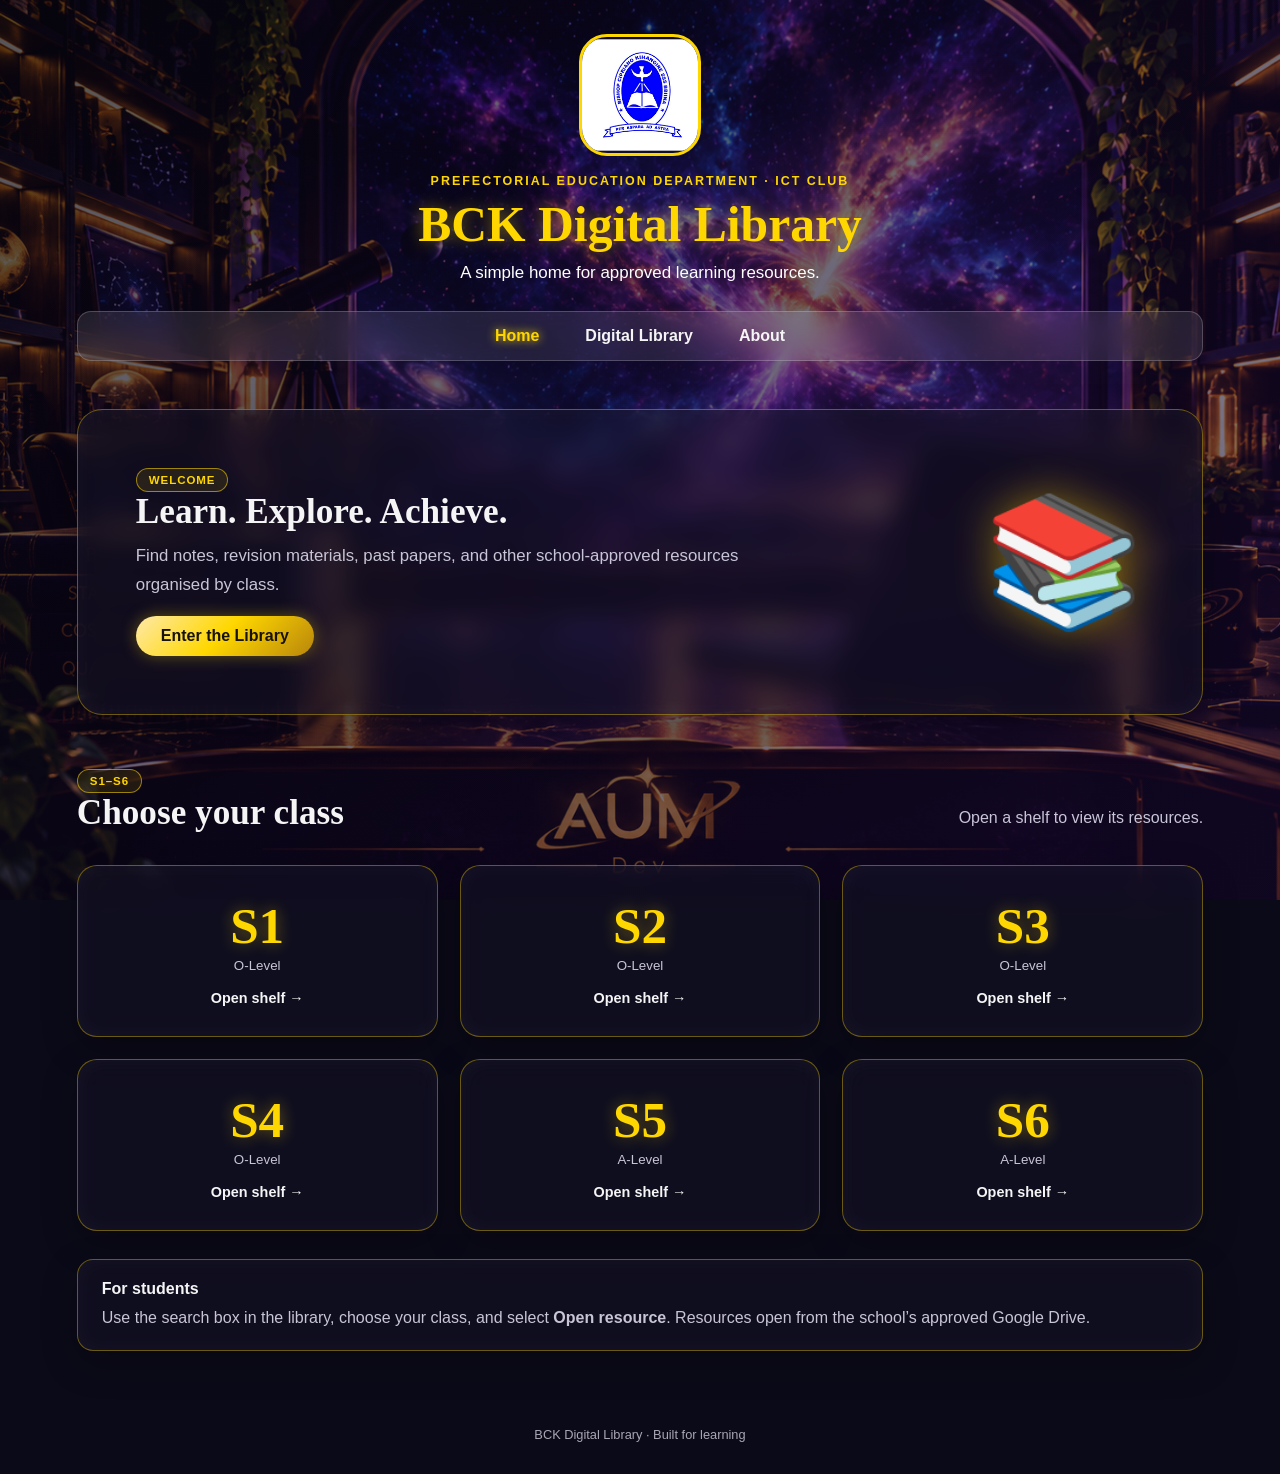
==== index.html @ 895d28ef "Add files via upload" ====
<!doctype html>
<html lang="en">
<head>
  <meta charset="utf-8">
  <meta name="viewport" content="width=device-width, initial-scale=1">
  <meta name="description" content="BCK Digital Library – approved learning resources for students.">
  <title>BCK Digital Library</title>
  <link rel="stylesheet" href="styles.css">
</head>
<body>
  <header class="site-header">
    <div class="hero container">
      <div class="badge-box"><img src="images/badge.png" alt="BCK school badge"></div>
      <p class="eyebrow">Prefectorial Education Department · ICT Club</p>
      <h1>BCK Digital Library</h1>
      <p class="tagline">A simple home for approved learning resources.</p>
    </div>
    <nav class="navbar container" aria-label="Main navigation">
      <a class="active" href="index.html">Home</a>
      <a href="books.html">Digital Library</a>
      <a href="about.html">About</a>
    </nav>
  </header>

  <main class="container">
    <section class="welcome-panel glass">
      <div>
        <span class="chip">WELCOME</span>
        <h2>Learn. Explore. Achieve.</h2>
        <p>Find notes, revision materials, past papers, and other school-approved resources organised by class.</p>
        <a class="btn-gold" href="books.html">Enter the Library</a>
      </div>
      <div class="welcome-mark" aria-hidden="true">📚</div>
    </section>

    <section class="section-heading">
      <div>
        <span class="chip">S1–S6</span>
        <h2>Choose your class</h2>
      </div>
      <p>Open a shelf to view its resources.</p>
    </section>

    <section class="class-grid" aria-label="Class libraries">
      <a class="class-card glass" href="books.html#S1"><span>S1</span><small>O-Level</small><b>Open shelf →</b></a>
      <a class="class-card glass" href="books.html#S2"><span>S2</span><small>O-Level</small><b>Open shelf →</b></a>
      <a class="class-card glass" href="books.html#S3"><span>S3</span><small>O-Level</small><b>Open shelf →</b></a>
      <a class="class-card glass" href="books.html#S4"><span>S4</span><small>O-Level</small><b>Open shelf →</b></a>
      <a class="class-card glass" href="books.html#S5"><span>S5</span><small>A-Level</small><b>Open shelf →</b></a>
      <a class="class-card glass" href="books.html#S6"><span>S6</span><small>A-Level</small><b>Open shelf →</b></a>
    </section>

    <section class="notice glass">
      <strong>For students</strong>
      <p>Use the search box in the library, choose your class, and select <b>Open resource</b>. Resources open from the school’s approved Google Drive.</p>
    </section>
  </main>

  <footer class="site-footer container">BCK Digital Library · Built for learning</footer>
</body>
</html>
---- styles.css ----
:root {
  --gold: #ffd700;
  --gold-dark: #b8860b;
  --ink: #f5f5f5;
  --muted: #c8c5d7;
  --purple: #6b35bd;
  --night: #0b0a18;
}

* { box-sizing: border-box; }
html { scroll-behavior: smooth; }
body {
  min-height: 100vh;
  margin: 0;
  color: var(--ink);
  font-family: "Segoe UI", Tahoma, Geneva, Verdana, sans-serif;
  background: var(--night) url("images/bg.jpg") center / cover fixed no-repeat;
  overflow-x: hidden;
}
body::before {
  content: "";
  position: fixed;
  inset: 0;
  z-index: -1;
  background: linear-gradient(135deg, rgba(8, 6, 18, .68), rgba(29, 12, 61, .54));
}
a { color: inherit; }
.container { width: min(1150px, 88vw); margin-inline: auto; }
.site-header { padding: 34px 0 0; }
.hero { text-align: center; }
.badge-box {
  display: grid;
  place-items: center;
  width: 122px;
  height: 122px;
  margin: 0 auto 18px;
  overflow: hidden;
  border: 3px solid var(--gold);
  border-radius: 28px;
  background: rgba(20, 18, 30, .6);
  animation: glow 3.2s ease-in-out infinite;
}
.badge-box img { width: 88%; height: 88%; object-fit: contain; transform: scale(1.16); }
.small-badge { width: 86px; height: 86px; border-radius: 22px; margin-bottom: 14px; }
@keyframes glow { 50% { box-shadow: 0 0 30px 8px rgba(255, 215, 0, .55), 0 0 75px 22px rgba(150, 70, 255, .25); } }
.eyebrow { margin: 0 0 8px; color: var(--gold); font-size: .78rem; font-weight: 800; letter-spacing: .16em; text-transform: uppercase; }
h1, h2, h3, p { margin-top: 0; }
h1 { margin-bottom: 10px; color: var(--gold); font: 700 clamp(1.75rem, 4vw, 3.1rem) Georgia, serif; text-shadow: 0 0 16px rgba(255, 215, 0, .42); }
h2 { margin-bottom: 10px; font: 700 clamp(1.45rem, 3vw, 2.2rem) Georgia, serif; }
.tagline { margin-bottom: 0; color: #fff; font-size: 1.06rem; }
.navbar {
  display: flex;
  justify-content: center;
  gap: 46px;
  margin-top: 28px;
  padding: 15px 20px;
  border: 1px solid rgba(255,255,255,.2);
  border-radius: 14px;
  background: rgba(190,190,205,.13);
  backdrop-filter: blur(12px);
}
.navbar a { color: var(--ink); font-weight: 700; text-decoration: none; }
.navbar a:hover, .navbar a.active { color: var(--gold); text-shadow: 0 0 10px var(--gold); }
main { padding: 48px 0 76px; }
.glass { border: 1px solid rgba(255, 215, 0, .38); background: rgba(20, 18, 37, .58); box-shadow: 0 12px 35px rgba(0,0,0,.28), inset 0 0 22px rgba(255,255,255,.035); backdrop-filter: blur(12px); }
.welcome-panel { display: flex; align-items: center; justify-content: space-between; gap: 30px; padding: clamp(26px, 5vw, 58px); border-radius: 25px; }
.welcome-panel p { max-width: 620px; color: var(--muted); font-size: 1.05rem; line-height: 1.7; }
.welcome-mark { font-size: clamp(4rem, 11vw, 8rem); filter: drop-shadow(0 0 22px rgba(255,215,0,.45)); }
.chip { display: inline-block; padding: 5px 12px; border: 1px solid rgba(255,215,0,.55); border-radius: 99px; color: var(--gold); background: rgba(255,215,0,.1); font-size: .72rem; font-weight: 800; letter-spacing: .08em; }
.btn-gold { display: inline-block; padding: 11px 25px; border-radius: 99px; color: #16120a; background: linear-gradient(135deg, #ffe9a8, var(--gold) 48%, var(--gold-dark)); box-shadow: 0 0 16px rgba(255,215,0,.34); font-weight: 800; text-decoration: none; transition: transform .2s, box-shadow .2s; }
.btn-gold:hover { transform: translateY(-2px); box-shadow: 0 0 28px rgba(255,215,0,.64); }
.section-heading { display: flex; align-items: end; justify-content: space-between; gap: 20px; margin: 54px 0 22px; }
.section-heading p { color: var(--muted); }
.class-grid { display: grid; grid-template-columns: repeat(3, 1fr); gap: 22px; }
.class-card { display: flex; flex-direction: column; align-items: center; padding: 30px 20px; border-radius: 20px; text-align: center; text-decoration: none; transition: transform .25s, border-color .25s; }
.class-card:hover { transform: translateY(-7px); border-color: var(--gold); }
.class-card span { color: var(--gold); font: 700 3.2rem Georgia, serif; text-shadow: 0 0 16px rgba(255,215,0,.4); }
.class-card small { margin: 3px 0 17px; color: var(--muted); }
.class-card b { font-size: .9rem; }
.notice { margin-top: 28px; padding: 20px 24px; border-radius: 16px; }
.notice p { margin: 7px 0 0; color: var(--muted); line-height: 1.6; }
.library-main { padding-top: 40px; }
.library-toolbar { display: flex; align-items: end; justify-content: space-between; gap: 25px; padding: 25px; border-radius: 20px; }
.library-toolbar h2 { margin-top: 11px; margin-bottom: 4px; }
.library-toolbar p { margin: 0; color: var(--muted); }
.search-box input { width: min(360px, 100%); padding: 13px 16px; border: 1px solid rgba(255,255,255,.25); border-radius: 99px; outline: 0; color: white; background: rgba(0,0,0,.28); font: inherit; }
.search-box input:focus { border-color: var(--gold); box-shadow: 0 0 0 3px rgba(255,215,0,.12); }
.library-layout { display: grid; grid-template-columns: 190px 1fr; gap: 26px; margin-top: 28px; }
.class-filter { align-self: start; padding: 20px; border-radius: 18px; }
.class-filter h3 { margin-bottom: 14px; }
.filter-btn { display: flex; justify-content: space-between; width: 100%; margin: 4px 0; padding: 10px 11px; border: 0; border-radius: 9px; color: var(--ink); background: transparent; cursor: pointer; text-align: left; font: inherit; }
.filter-btn span { color: var(--muted); font-size: .7rem; }
.filter-btn:hover, .filter-btn.active { color: #16120a; background: var(--gold); font-weight: 800; }
.filter-btn.active span { color: #3b3100; }
.class-filter hr { margin: 18px 0; border: 0; border-top: 1px solid rgba(255,255,255,.15); }
.text-link { color: var(--muted); font-size: .88rem; text-decoration: none; }
.text-link:hover { color: var(--gold); }
.resource-grid { display: grid; grid-template-columns: repeat(3, 1fr); gap: 20px; }
.resource-card { display: flex; flex-direction: column; padding: 17px; border-radius: 18px; }
.resource-cover { display: grid; place-items: center; height: 105px; margin-bottom: 14px; border: 1px solid rgba(255,215,0,.25); border-radius: 13px; background: linear-gradient(135deg, rgba(255,215,0,.15), rgba(106,13,173,.34)); font-size: 2.7rem; }
.resource-meta { display: flex; align-items: center; justify-content: space-between; gap: 8px; }
.format { color: var(--muted); font-size: .75rem; font-weight: 800; }
.resource-card h3 { margin: 13px 0 7px; font-size: 1.02rem; line-height: 1.35; }
.subject { margin-bottom: 4px; color: var(--gold); font-size: .85rem; font-weight: 700; }
.author { min-height: 34px; margin-bottom: 16px; color: var(--muted); font-size: .78rem; }
.full-btn, .btn-disabled { width: 100%; padding: 10px 12px; text-align: center; font-size: .86rem; }
.btn-disabled { display: inline-block; border: 1px dashed rgba(255,255,255,.28); border-radius: 99px; color: #aaa7b5; font-weight: 700; }
.empty-state { grid-column: 1 / -1; padding: 40px; border-radius: 18px; text-align: center; }
.empty-state p { color: var(--muted); }
.site-footer { padding: 0 0 32px; color: #aaa7b5; font-size: .8rem; text-align: center; }
.sr-only { position: absolute; width: 1px; height: 1px; overflow: hidden; clip: rect(0,0,0,0); }
.about-main { padding-top: 42px; }
.about-hero { display: flex; align-items: center; gap: 30px; padding: clamp(26px, 5vw, 54px); border-radius: 25px; }
.about-hero p { max-width: 780px; margin-bottom: 0; color: var(--muted); font-size: 1.05rem; line-height: 1.8; }
.about-icon { display: grid; flex: 0 0 104px; place-items: center; width: 104px; height: 104px; border: 1px solid rgba(255,215,0,.55); border-radius: 28px; color: var(--gold); background: linear-gradient(135deg, rgba(255,215,0,.2), rgba(106,13,173,.35)); font-size: 3.4rem; box-shadow: 0 0 28px rgba(255,215,0,.2); }
.about-section { margin-top: 58px; }
.about-heading { margin: 0 0 22px; }
.vision-grid { display: grid; grid-template-columns: repeat(3, 1fr); gap: 20px; }
.vision-card { padding: 24px; border-radius: 18px; }
.vision-number { color: var(--gold); font: 700 1.8rem Georgia, serif; }
.vision-card h3 { margin: 16px 0 8px; font-size: 1.2rem; }
.vision-card p { margin: 0; color: var(--muted); line-height: 1.65; }
.team-grid { display: grid; grid-template-columns: repeat(2, 1fr); gap: 20px; }
.person-card { display: flex; align-items: center; gap: 18px; padding: 23px; border-radius: 18px; }
.person-avatar { display: grid; flex: 0 0 68px; place-items: center; width: 68px; height: 68px; border: 2px solid var(--gold); border-radius: 50%; color: var(--gold); background: rgba(255,215,0,.1); font: 700 1.2rem Georgia, serif; }
.role-label { color: var(--gold); font-size: .68rem; font-weight: 800; letter-spacing: .08em; }
.person-card h3 { margin: 7px 0 4px; font-size: 1.15rem; }
.person-card p { margin: 0; color: var(--muted); font-size: .86rem; }
.leadership-panel { display: flex; align-items: center; gap: 30px; padding: 26px; border-radius: 20px; }
.department-mark { display: grid; flex: 0 0 86px; place-items: center; width: 86px; height: 86px; border: 1px solid var(--gold); border-radius: 20px; color: var(--gold); background: rgba(255,215,0,.1); font: 700 1.2rem Georgia, serif; }
.leadership-list { display: grid; gap: 17px; }
.leadership-list div { display: grid; gap: 4px; }
.leadership-list span { color: var(--gold); font-size: .68rem; font-weight: 800; letter-spacing: .08em; }
.leadership-list strong { font-size: 1.05rem; }
.contact-panel { display: grid; grid-template-columns: 1fr auto; gap: 22px 35px; align-items: center; margin-top: 58px; padding: 30px; border-color: rgba(255,215,0,.65); border-radius: 22px; }
.contact-panel p { max-width: 650px; margin: 0; color: var(--muted); line-height: 1.65; }
.contact-actions { display: flex; flex-wrap: wrap; gap: 10px; }
.contact-button { display: inline-flex; align-items: center; gap: 8px; padding: 11px 18px; border-radius: 99px; color: white; font-weight: 800; text-decoration: none; }
.contact-button.whatsapp { background: #1d9b57; }
.contact-button.email { background: #6b35bd; }
.contact-button:hover { filter: brightness(1.15); transform: translateY(-2px); }
.contact-details { grid-column: 1 / -1; display: flex; flex-wrap: wrap; gap: 8px 24px; padding-top: 18px; border-top: 1px solid rgba(255,255,255,.14); color: var(--muted); font-size: .86rem; }
.contact-details strong { color: var(--ink); }
.about-note { margin: 24px auto 0; max-width: 850px; color: #aaa7b5; font-size: .8rem; line-height: 1.6; text-align: center; }
@media (max-width: 850px) { .resource-grid { grid-template-columns: repeat(2, 1fr); } }
@media (max-width: 650px) {
  .container { width: min(92vw, 1150px); }
  .navbar { gap: 28px; }
  .welcome-panel, .section-heading, .library-toolbar { align-items: flex-start; flex-direction: column; }
  .welcome-mark { display: none; }
  .class-grid, .resource-grid { grid-template-columns: 1fr; }
  .library-layout { grid-template-columns: 1fr; }
  .class-filter { display: grid; grid-template-columns: repeat(2, 1fr); gap: 3px 8px; }
  .class-filter h3, .class-filter hr, .class-filter .text-link { grid-column: 1 / -1; }
  .search-box, .search-box input { width: 100%; }
  .about-hero { align-items: flex-start; flex-direction: column; }
  .vision-grid, .team-grid { grid-template-columns: 1fr; }
  .leadership-panel { align-items: flex-start; flex-direction: column; }
  .contact-panel { grid-template-columns: 1fr; }
  .contact-details { grid-column: auto; flex-direction: column; gap: 6px; }
}
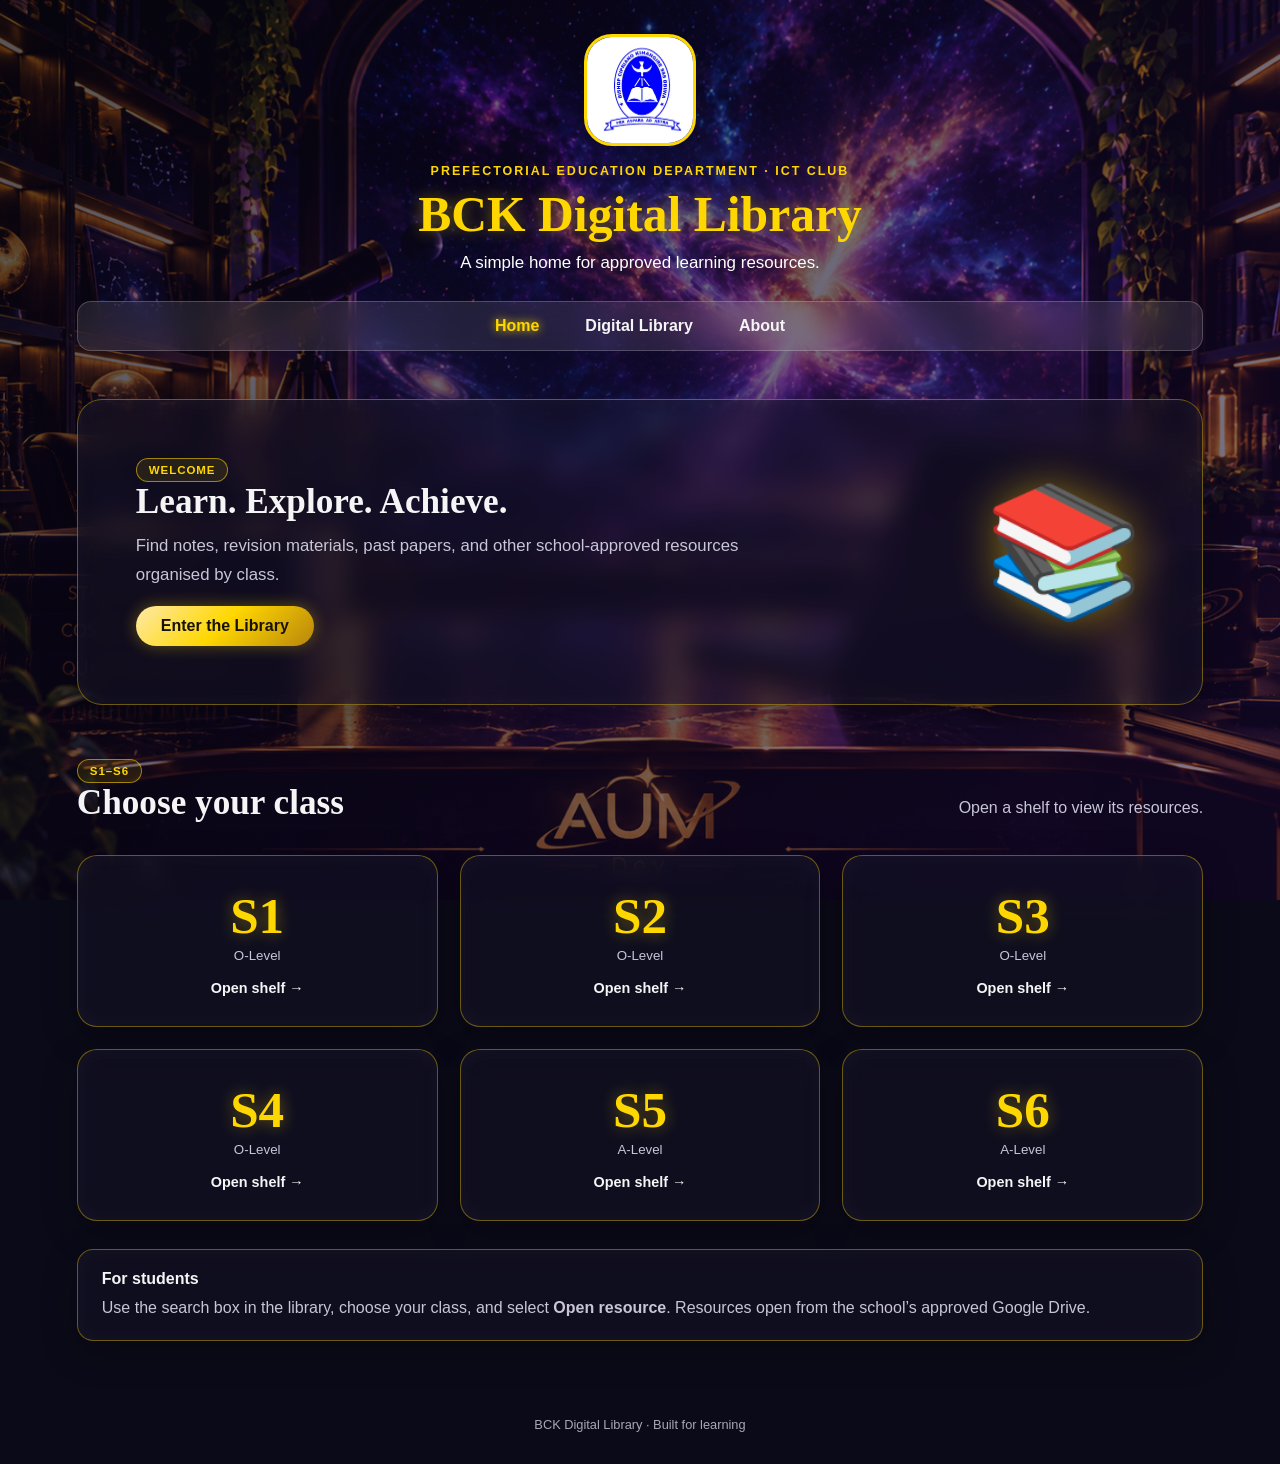
==== commit 1499fdaf: "Update index.html" ====
--- a/index.html
+++ b/index.html
@@ -6,6 +6,7 @@
   <meta name="description" content="BCK Digital Library – approved learning resources for students.">
   <title>BCK Digital Library</title>
   <link rel="stylesheet" href="styles.css">
+  <link rel="icon" type="image/png" href="images/badge.png">
 </head>
 <body>
   <header class="site-header">
--- a/styles.css
+++ b/styles.css
@@ -31,8 +31,8 @@
 .badge-box {
   display: grid;
   place-items: center;
-  width: 122px;
-  height: 122px;
+  width: 112px;
+  height: 112px;
   margin: 0 auto 18px;
   overflow: hidden;
   border: 3px solid var(--gold);
@@ -40,7 +40,7 @@
   background: rgba(20, 18, 30, .6);
   animation: glow 3.2s ease-in-out infinite;
 }
-.badge-box img { width: 88%; height: 88%; object-fit: contain; transform: scale(1.16); }
+.badge-box img { width: 94%; height: 94%; object-fit: contain; transform: scale(1.16); }
 .small-badge { width: 86px; height: 86px; border-radius: 22px; margin-bottom: 14px; }
 @keyframes glow { 50% { box-shadow: 0 0 30px 8px rgba(255, 215, 0, .55), 0 0 75px 22px rgba(150, 70, 255, .25); } }
 .eyebrow { margin: 0 0 8px; color: var(--gold); font-size: .78rem; font-weight: 800; letter-spacing: .16em; text-transform: uppercase; }
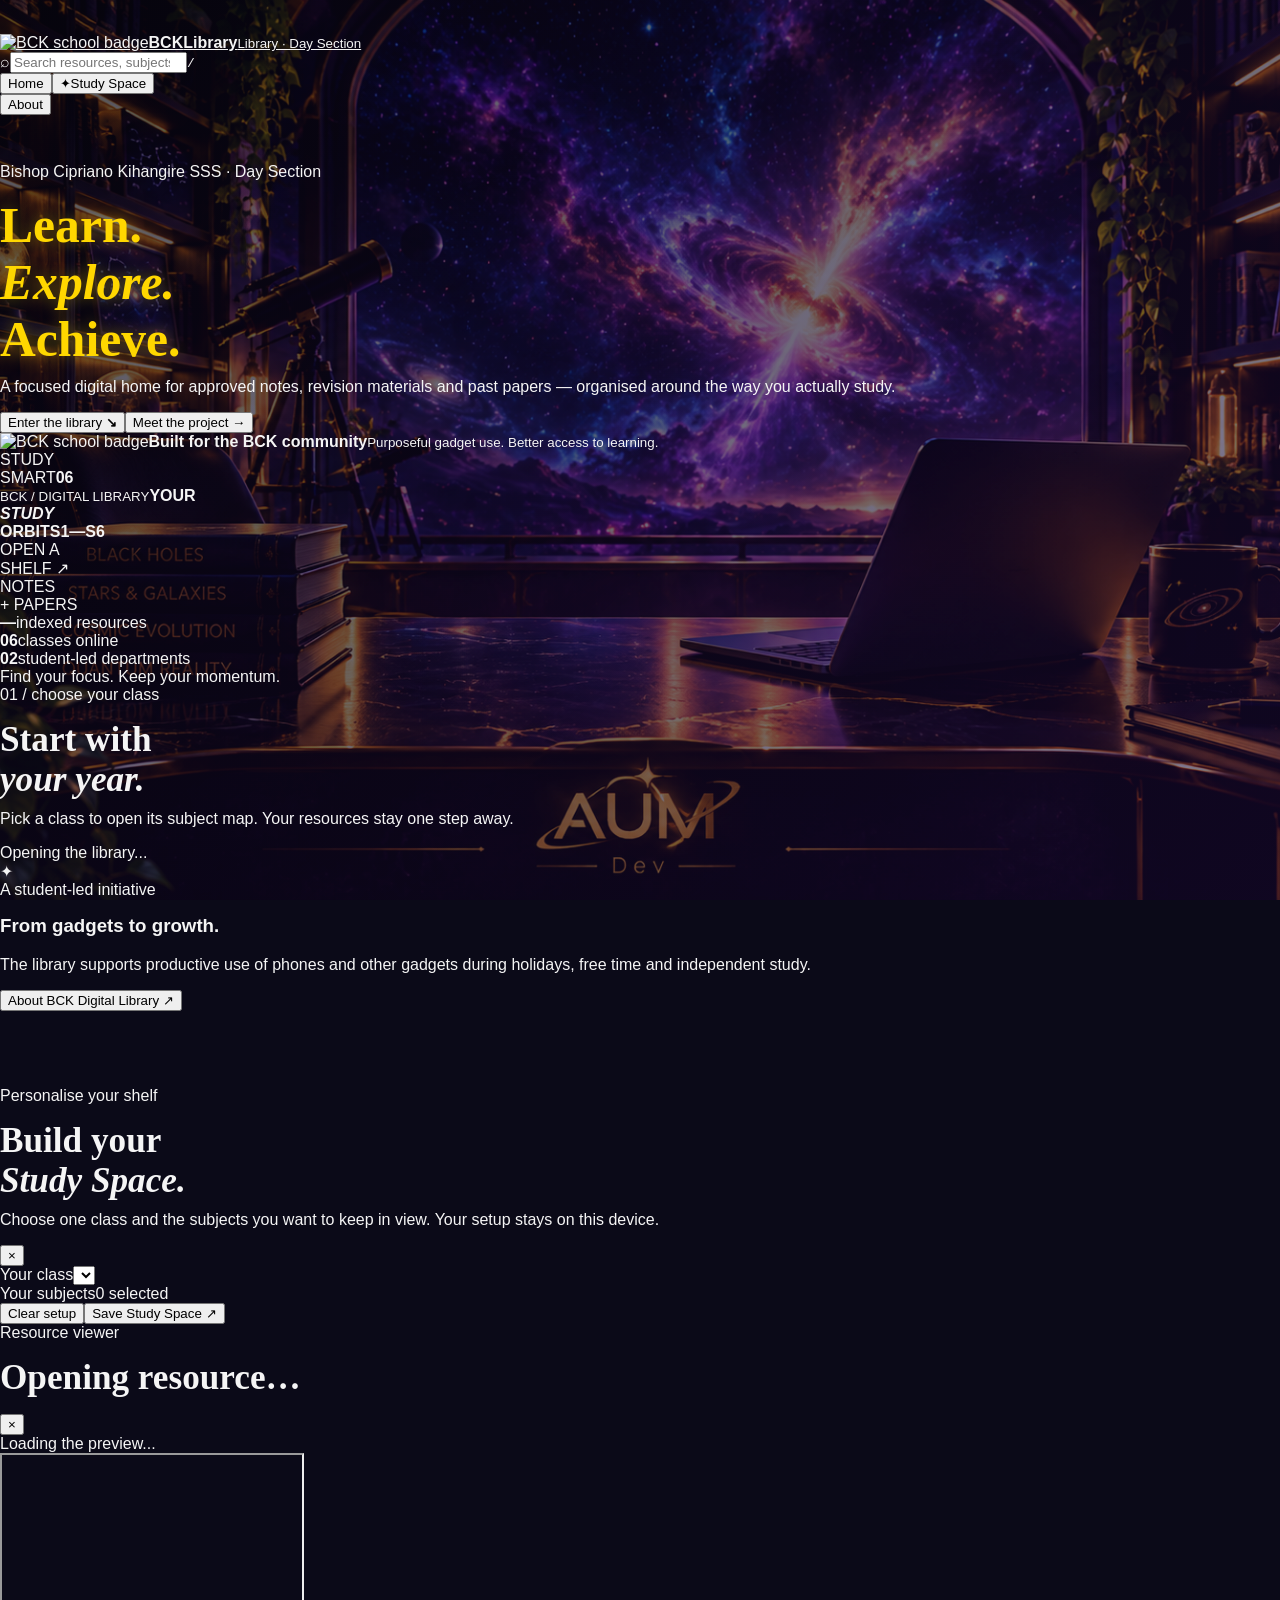
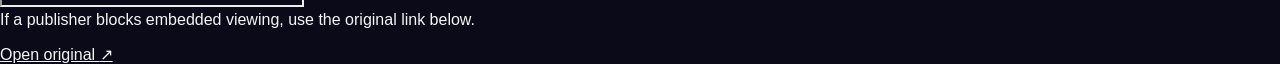
==== commit 2113d8fb: "Update index.html" ====
--- a/index.html
+++ b/index.html
@@ -3,60 +3,38 @@
 <head>
   <meta charset="utf-8">
   <meta name="viewport" content="width=device-width, initial-scale=1">
-  <meta name="description" content="BCK Digital Library – approved learning resources for students.">
-  <title>BCK Digital Library</title>
+  <meta name="description" content="BCK Digital Library — approved learning resources for students of Bishop Cipriano Kihangire Senior Secondary School Day Section.">
+  <meta name="theme-color" content="#0a0d14">
+  <title>BCK Digital Library · Learn. Explore. Achieve.</title>
+  <link rel="manifest" href="manifest.webmanifest">
+  <link rel="icon" href="logo.svg">
   <link rel="stylesheet" href="styles.css">
-  <link rel="icon" type="image/png" href="images/badge.png">
 </head>
 <body>
+  <div class="ambient ambient-a" aria-hidden="true"></div><div class="ambient ambient-b" aria-hidden="true"></div><div class="grain" aria-hidden="true"></div>
   <header class="site-header">
-    <div class="hero container">
-      <div class="badge-box"><img src="images/badge.png" alt="BCK school badge"></div>
-      <p class="eyebrow">Prefectorial Education Department · ICT Club</p>
-      <h1>BCK Digital Library</h1>
-      <p class="tagline">A simple home for approved learning resources.</p>
-    </div>
-    <nav class="navbar container" aria-label="Main navigation">
-      <a class="active" href="index.html">Home</a>
-      <a href="books.html">Digital Library</a>
-      <a href="about.html">About</a>
-    </nav>
+    <a class="brand" href="index.html" data-action="home" aria-label="BCK Digital Library home"><span class="brand-mark brand-badge"><img src="logo.svg" alt="BCK school badge"></span><span><strong>BCK<span>Library</span></strong><small>Library · Day Section</small></span></a>
+    <div class="header-search"><span class="search-symbol">⌕</span><input id="global-search" type="search" placeholder="Search resources, subjects or files…" autocomplete="off" aria-label="Search the library"><kbd>/</kbd><div id="search-results" class="search-results" hidden></div></div>
+    <nav class="main-nav" aria-label="Main navigation"><button class="nav-link is-active" data-action="home">Home</button><button class="nav-link study-nav" data-action="study-space"><span class="study-icon">✦</span><span class="study-label">Study Space</span></button></nav>
+    <div class="header-meta"><button class="nav-link about-nav" data-action="about">About</button></div>
   </header>
 
-  <main class="container">
-    <section class="welcome-panel glass">
-      <div>
-        <span class="chip">WELCOME</span>
-        <h2>Learn. Explore. Achieve.</h2>
-        <p>Find notes, revision materials, past papers, and other school-approved resources organised by class.</p>
-        <a class="btn-gold" href="books.html">Enter the Library</a>
-      </div>
-      <div class="welcome-mark" aria-hidden="true">📚</div>
+  <main id="app">
+    <section id="home-view" class="view home-view" aria-labelledby="home-title">
+      <div class="home-hero"><div class="hero-copy"><p class="kicker"><span></span> Bishop Cipriano Kihangire SSS · Day Section</p><h1 id="home-title">Learn.<br><em>Explore.</em><br>Achieve.</h1><p class="hero-text">A focused digital home for approved notes, revision materials and past papers — organised around the way you actually study.</p><div class="hero-actions"><button class="primary-button" data-scroll="classes">Enter the library <b>↘</b></button><button class="quiet-button" data-action="about">Meet the project <span>→</span></button></div><div class="hero-footnote"><span class="avatar"><img src="logo.svg" alt="BCK school badge"></span><span><strong>Built for the BCK community</strong><small>Purposeful gadget use. Better access to learning.</small></span></div></div><div class="hero-art" aria-hidden="true"><div class="art-ring ring-1"></div><div class="art-ring ring-2"></div><div class="art-grid"></div><div class="art-card card-back"><span>STUDY<br>SMART</span><b>06</b></div><div class="art-card card-front"><small>BCK / DIGITAL LIBRARY</small><strong>YOUR<br><i>STUDY</i><br>ORBIT</strong><b>S1—S6</b></div><div class="art-sticker sticker-a">OPEN A<br>SHELF ↗</div><div class="art-sticker sticker-b">NOTES<br>+ PAPERS</div><div class="art-dot dot-a"></div><div class="art-dot dot-b"></div></div></div>
+      <div class="metric-row"><div><b data-stat="resources">—</b><span>indexed resources</span></div><div><b data-stat="classes">06</b><span>classes online</span></div><div><b>02</b><span>student-led departments</span></div><div class="metric-note"><span class="live-dot"></span> Find your focus. Keep your momentum.</div></div>
+      <section id="classes" class="classes-section"><div class="section-top"><div><p class="kicker"><span></span> 01 / choose your class</p><h2>Start with<br><em>your year.</em></h2></div><p>Pick a class to open its subject map. Your resources stay one step away.</p></div><div id="class-grid" class="class-grid" aria-live="polite"><div class="loading-state">Opening the library<span>...</span></div></div></section>
+      <section class="project-note"><div class="note-mark">✦</div><div><p class="kicker">A student-led initiative</p><h3>From gadgets to growth.</h3><p>The library supports productive use of phones and other gadgets during holidays, free time and independent study.</p></div><button class="outline-button" data-action="about">About BCK Digital Library <span>↗</span></button></section>
     </section>
 
-    <section class="section-heading">
-      <div>
-        <span class="chip">S1–S6</span>
-        <h2>Choose your class</h2>
-      </div>
-      <p>Open a shelf to view its resources.</p>
-    </section>
-
-    <section class="class-grid" aria-label="Class libraries">
-      <a class="class-card glass" href="books.html#S1"><span>S1</span><small>O-Level</small><b>Open shelf →</b></a>
-      <a class="class-card glass" href="books.html#S2"><span>S2</span><small>O-Level</small><b>Open shelf →</b></a>
-      <a class="class-card glass" href="books.html#S3"><span>S3</span><small>O-Level</small><b>Open shelf →</b></a>
-      <a class="class-card glass" href="books.html#S4"><span>S4</span><small>O-Level</small><b>Open shelf →</b></a>
-      <a class="class-card glass" href="books.html#S5"><span>S5</span><small>A-Level</small><b>Open shelf →</b></a>
-      <a class="class-card glass" href="books.html#S6"><span>S6</span><small>A-Level</small><b>Open shelf →</b></a>
-    </section>
-
-    <section class="notice glass">
-      <strong>For students</strong>
-      <p>Use the search box in the library, choose your class, and select <b>Open resource</b>. Resources open from the school’s approved Google Drive.</p>
-    </section>
+    <section id="class-view" class="view inner-view is-hidden" aria-labelledby="class-title"></section>
+    <section id="about-view" class="view inner-view is-hidden" aria-labelledby="about-title"></section>
   </main>
 
-  <footer class="site-footer container">BCK Digital Library · Built for learning</footer>
+  <div id="study-modal" class="modal study-modal" aria-hidden="true" role="dialog" aria-modal="true" aria-labelledby="study-title"><div class="modal-backdrop" data-action="close-study"></div><div class="study-panel"><div class="study-panel-head"><div><p class="kicker"><span></span> Personalise your shelf</p><h2 id="study-title">Build your<br><em>Study Space.</em></h2><p>Choose one class and the subjects you want to keep in view. Your setup stays on this device.</p></div><button class="close-button" data-action="close-study" aria-label="Close Study Space">×</button></div><div class="study-form"><label class="study-label">Your class<select id="study-class"></select></label><div class="study-subject-head"><span class="study-label">Your subjects</span><span id="study-subject-count" class="study-count">0 selected</span></div><div id="study-subjects" class="study-subjects"></div><div class="study-actions"><button class="outline-button" data-action="reset-study">Clear setup</button><button class="primary-button" data-action="save-study">Save Study Space <span>↗</span></button></div></div></div></div>
+
+  <div id="reader-modal" class="modal" aria-hidden="true" role="dialog" aria-modal="true" aria-labelledby="reader-title"><div class="modal-backdrop" data-action="close-reader"></div><div class="modal-panel"><div class="modal-header"><div><p class="kicker"><span></span> Resource viewer</p><h2 id="reader-title">Opening resource…</h2><p id="reader-meta" class="modal-meta"></p></div><button class="close-button" data-action="close-reader" aria-label="Close viewer">×</button></div><div class="reader-wrap"><div class="reader-loading">Loading the preview<span>...</span></div><iframe id="reader-frame" title="Resource preview" loading="lazy" referrerpolicy="no-referrer"></iframe></div><div class="modal-footer"><p>If a publisher blocks embedded viewing, use the original link below.</p><a id="reader-download" class="primary-button" href="#" target="_blank" rel="noopener" download>Open original <span>↗</span></a></div></div></div>
+  <div id="toast" class="toast" role="status" aria-live="polite"></div>
+  <script src="app.js" defer></script>
 </body>
 </html>
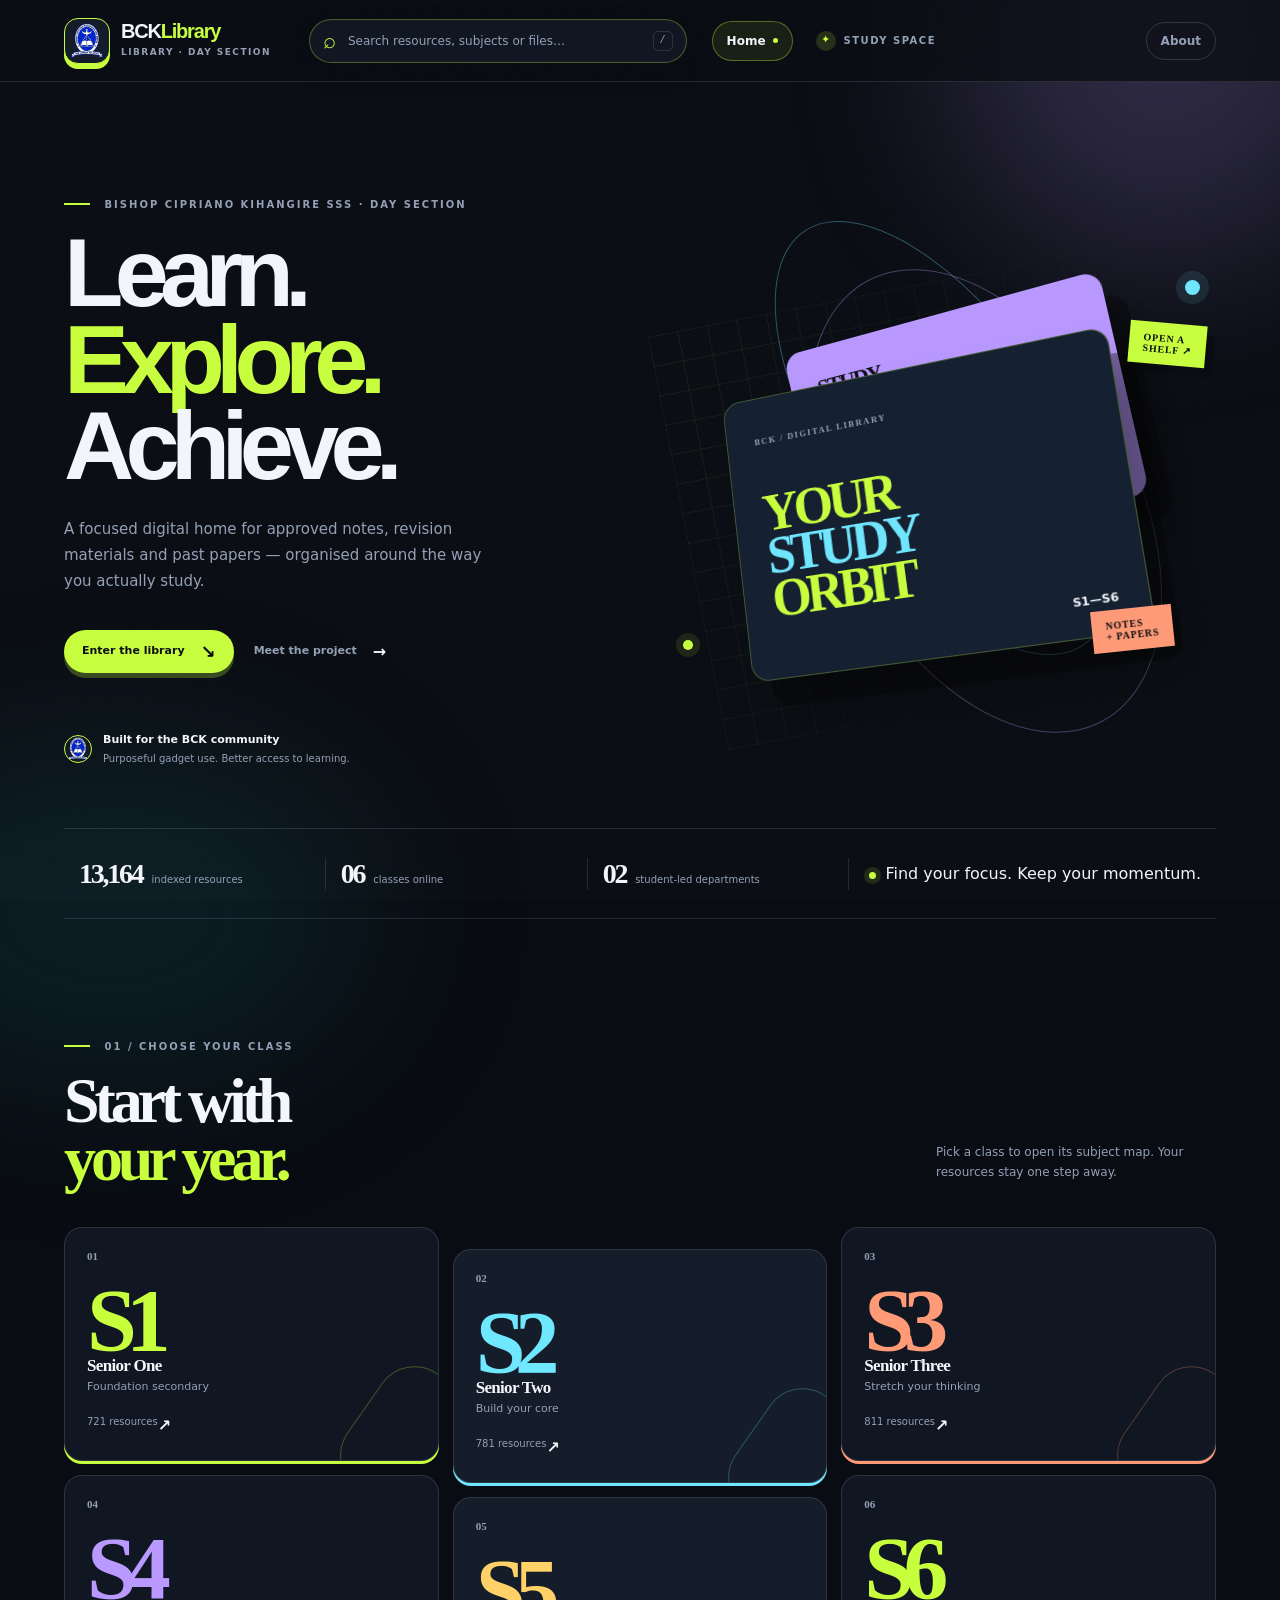
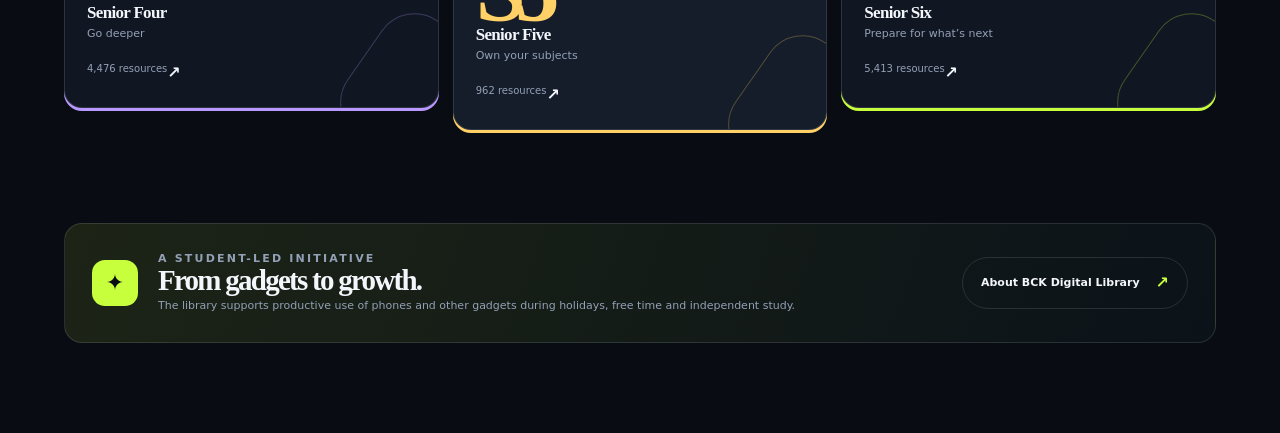
==== commit 86c8cef0: "Change favicon from logo.svg to school-badge.png" ====
--- a/index.html
+++ b/index.html
@@ -7,7 +7,7 @@
   <meta name="theme-color" content="#0a0d14">
   <title>BCK Digital Library · Learn. Explore. Achieve.</title>
   <link rel="manifest" href="manifest.webmanifest">
-  <link rel="icon" href="logo.svg">
+  <link rel="icon" href="school-badge.png">
   <link rel="stylesheet" href="styles.css">
 </head>
 <body>
--- a/styles.css
+++ b/styles.css
@@ -1,161 +1,13 @@
-:root {
-  --gold: #ffd700;
-  --gold-dark: #b8860b;
-  --ink: #f5f5f5;
-  --muted: #c8c5d7;
-  --purple: #6b35bd;
-  --night: #0b0a18;
-}
-
-* { box-sizing: border-box; }
-html { scroll-behavior: smooth; }
-body {
-  min-height: 100vh;
-  margin: 0;
-  color: var(--ink);
-  font-family: "Segoe UI", Tahoma, Geneva, Verdana, sans-serif;
-  background: var(--night) url("images/bg.jpg") center / cover fixed no-repeat;
-  overflow-x: hidden;
-}
-body::before {
-  content: "";
-  position: fixed;
-  inset: 0;
-  z-index: -1;
-  background: linear-gradient(135deg, rgba(8, 6, 18, .68), rgba(29, 12, 61, .54));
-}
-a { color: inherit; }
-.container { width: min(1150px, 88vw); margin-inline: auto; }
-.site-header { padding: 34px 0 0; }
-.hero { text-align: center; }
-.badge-box {
-  display: grid;
-  place-items: center;
-  width: 112px;
-  height: 112px;
-  margin: 0 auto 18px;
-  overflow: hidden;
-  border: 3px solid var(--gold);
-  border-radius: 28px;
-  background: rgba(20, 18, 30, .6);
-  animation: glow 3.2s ease-in-out infinite;
-}
-.badge-box img { width: 94%; height: 94%; object-fit: contain; transform: scale(1.16); }
-.small-badge { width: 86px; height: 86px; border-radius: 22px; margin-bottom: 14px; }
-@keyframes glow { 50% { box-shadow: 0 0 30px 8px rgba(255, 215, 0, .55), 0 0 75px 22px rgba(150, 70, 255, .25); } }
-.eyebrow { margin: 0 0 8px; color: var(--gold); font-size: .78rem; font-weight: 800; letter-spacing: .16em; text-transform: uppercase; }
-h1, h2, h3, p { margin-top: 0; }
-h1 { margin-bottom: 10px; color: var(--gold); font: 700 clamp(1.75rem, 4vw, 3.1rem) Georgia, serif; text-shadow: 0 0 16px rgba(255, 215, 0, .42); }
-h2 { margin-bottom: 10px; font: 700 clamp(1.45rem, 3vw, 2.2rem) Georgia, serif; }
-.tagline { margin-bottom: 0; color: #fff; font-size: 1.06rem; }
-.navbar {
-  display: flex;
-  justify-content: center;
-  gap: 46px;
-  margin-top: 28px;
-  padding: 15px 20px;
-  border: 1px solid rgba(255,255,255,.2);
-  border-radius: 14px;
-  background: rgba(190,190,205,.13);
-  backdrop-filter: blur(12px);
-}
-.navbar a { color: var(--ink); font-weight: 700; text-decoration: none; }
-.navbar a:hover, .navbar a.active { color: var(--gold); text-shadow: 0 0 10px var(--gold); }
-main { padding: 48px 0 76px; }
-.glass { border: 1px solid rgba(255, 215, 0, .38); background: rgba(20, 18, 37, .58); box-shadow: 0 12px 35px rgba(0,0,0,.28), inset 0 0 22px rgba(255,255,255,.035); backdrop-filter: blur(12px); }
-.welcome-panel { display: flex; align-items: center; justify-content: space-between; gap: 30px; padding: clamp(26px, 5vw, 58px); border-radius: 25px; }
-.welcome-panel p { max-width: 620px; color: var(--muted); font-size: 1.05rem; line-height: 1.7; }
-.welcome-mark { font-size: clamp(4rem, 11vw, 8rem); filter: drop-shadow(0 0 22px rgba(255,215,0,.45)); }
-.chip { display: inline-block; padding: 5px 12px; border: 1px solid rgba(255,215,0,.55); border-radius: 99px; color: var(--gold); background: rgba(255,215,0,.1); font-size: .72rem; font-weight: 800; letter-spacing: .08em; }
-.btn-gold { display: inline-block; padding: 11px 25px; border-radius: 99px; color: #16120a; background: linear-gradient(135deg, #ffe9a8, var(--gold) 48%, var(--gold-dark)); box-shadow: 0 0 16px rgba(255,215,0,.34); font-weight: 800; text-decoration: none; transition: transform .2s, box-shadow .2s; }
-.btn-gold:hover { transform: translateY(-2px); box-shadow: 0 0 28px rgba(255,215,0,.64); }
-.section-heading { display: flex; align-items: end; justify-content: space-between; gap: 20px; margin: 54px 0 22px; }
-.section-heading p { color: var(--muted); }
-.class-grid { display: grid; grid-template-columns: repeat(3, 1fr); gap: 22px; }
-.class-card { display: flex; flex-direction: column; align-items: center; padding: 30px 20px; border-radius: 20px; text-align: center; text-decoration: none; transition: transform .25s, border-color .25s; }
-.class-card:hover { transform: translateY(-7px); border-color: var(--gold); }
-.class-card span { color: var(--gold); font: 700 3.2rem Georgia, serif; text-shadow: 0 0 16px rgba(255,215,0,.4); }
-.class-card small { margin: 3px 0 17px; color: var(--muted); }
-.class-card b { font-size: .9rem; }
-.notice { margin-top: 28px; padding: 20px 24px; border-radius: 16px; }
-.notice p { margin: 7px 0 0; color: var(--muted); line-height: 1.6; }
-.library-main { padding-top: 40px; }
-.library-toolbar { display: flex; align-items: end; justify-content: space-between; gap: 25px; padding: 25px; border-radius: 20px; }
-.library-toolbar h2 { margin-top: 11px; margin-bottom: 4px; }
-.library-toolbar p { margin: 0; color: var(--muted); }
-.search-box input { width: min(360px, 100%); padding: 13px 16px; border: 1px solid rgba(255,255,255,.25); border-radius: 99px; outline: 0; color: white; background: rgba(0,0,0,.28); font: inherit; }
-.search-box input:focus { border-color: var(--gold); box-shadow: 0 0 0 3px rgba(255,215,0,.12); }
-.library-layout { display: grid; grid-template-columns: 190px 1fr; gap: 26px; margin-top: 28px; }
-.class-filter { align-self: start; padding: 20px; border-radius: 18px; }
-.class-filter h3 { margin-bottom: 14px; }
-.filter-btn { display: flex; justify-content: space-between; width: 100%; margin: 4px 0; padding: 10px 11px; border: 0; border-radius: 9px; color: var(--ink); background: transparent; cursor: pointer; text-align: left; font: inherit; }
-.filter-btn span { color: var(--muted); font-size: .7rem; }
-.filter-btn:hover, .filter-btn.active { color: #16120a; background: var(--gold); font-weight: 800; }
-.filter-btn.active span { color: #3b3100; }
-.class-filter hr { margin: 18px 0; border: 0; border-top: 1px solid rgba(255,255,255,.15); }
-.text-link { color: var(--muted); font-size: .88rem; text-decoration: none; }
-.text-link:hover { color: var(--gold); }
-.resource-grid { display: grid; grid-template-columns: repeat(3, 1fr); gap: 20px; }
-.resource-card { display: flex; flex-direction: column; padding: 17px; border-radius: 18px; }
-.resource-cover { display: grid; place-items: center; height: 105px; margin-bottom: 14px; border: 1px solid rgba(255,215,0,.25); border-radius: 13px; background: linear-gradient(135deg, rgba(255,215,0,.15), rgba(106,13,173,.34)); font-size: 2.7rem; }
-.resource-meta { display: flex; align-items: center; justify-content: space-between; gap: 8px; }
-.format { color: var(--muted); font-size: .75rem; font-weight: 800; }
-.resource-card h3 { margin: 13px 0 7px; font-size: 1.02rem; line-height: 1.35; }
-.subject { margin-bottom: 4px; color: var(--gold); font-size: .85rem; font-weight: 700; }
-.author { min-height: 34px; margin-bottom: 16px; color: var(--muted); font-size: .78rem; }
-.full-btn, .btn-disabled { width: 100%; padding: 10px 12px; text-align: center; font-size: .86rem; }
-.btn-disabled { display: inline-block; border: 1px dashed rgba(255,255,255,.28); border-radius: 99px; color: #aaa7b5; font-weight: 700; }
-.empty-state { grid-column: 1 / -1; padding: 40px; border-radius: 18px; text-align: center; }
-.empty-state p { color: var(--muted); }
-.site-footer { padding: 0 0 32px; color: #aaa7b5; font-size: .8rem; text-align: center; }
-.sr-only { position: absolute; width: 1px; height: 1px; overflow: hidden; clip: rect(0,0,0,0); }
-.about-main { padding-top: 42px; }
-.about-hero { display: flex; align-items: center; gap: 30px; padding: clamp(26px, 5vw, 54px); border-radius: 25px; }
-.about-hero p { max-width: 780px; margin-bottom: 0; color: var(--muted); font-size: 1.05rem; line-height: 1.8; }
-.about-icon { display: grid; flex: 0 0 104px; place-items: center; width: 104px; height: 104px; border: 1px solid rgba(255,215,0,.55); border-radius: 28px; color: var(--gold); background: linear-gradient(135deg, rgba(255,215,0,.2), rgba(106,13,173,.35)); font-size: 3.4rem; box-shadow: 0 0 28px rgba(255,215,0,.2); }
-.about-section { margin-top: 58px; }
-.about-heading { margin: 0 0 22px; }
-.vision-grid { display: grid; grid-template-columns: repeat(3, 1fr); gap: 20px; }
-.vision-card { padding: 24px; border-radius: 18px; }
-.vision-number { color: var(--gold); font: 700 1.8rem Georgia, serif; }
-.vision-card h3 { margin: 16px 0 8px; font-size: 1.2rem; }
-.vision-card p { margin: 0; color: var(--muted); line-height: 1.65; }
-.team-grid { display: grid; grid-template-columns: repeat(2, 1fr); gap: 20px; }
-.person-card { display: flex; align-items: center; gap: 18px; padding: 23px; border-radius: 18px; }
-.person-avatar { display: grid; flex: 0 0 68px; place-items: center; width: 68px; height: 68px; border: 2px solid var(--gold); border-radius: 50%; color: var(--gold); background: rgba(255,215,0,.1); font: 700 1.2rem Georgia, serif; }
-.role-label { color: var(--gold); font-size: .68rem; font-weight: 800; letter-spacing: .08em; }
-.person-card h3 { margin: 7px 0 4px; font-size: 1.15rem; }
-.person-card p { margin: 0; color: var(--muted); font-size: .86rem; }
-.leadership-panel { display: flex; align-items: center; gap: 30px; padding: 26px; border-radius: 20px; }
-.department-mark { display: grid; flex: 0 0 86px; place-items: center; width: 86px; height: 86px; border: 1px solid var(--gold); border-radius: 20px; color: var(--gold); background: rgba(255,215,0,.1); font: 700 1.2rem Georgia, serif; }
-.leadership-list { display: grid; gap: 17px; }
-.leadership-list div { display: grid; gap: 4px; }
-.leadership-list span { color: var(--gold); font-size: .68rem; font-weight: 800; letter-spacing: .08em; }
-.leadership-list strong { font-size: 1.05rem; }
-.contact-panel { display: grid; grid-template-columns: 1fr auto; gap: 22px 35px; align-items: center; margin-top: 58px; padding: 30px; border-color: rgba(255,215,0,.65); border-radius: 22px; }
-.contact-panel p { max-width: 650px; margin: 0; color: var(--muted); line-height: 1.65; }
-.contact-actions { display: flex; flex-wrap: wrap; gap: 10px; }
-.contact-button { display: inline-flex; align-items: center; gap: 8px; padding: 11px 18px; border-radius: 99px; color: white; font-weight: 800; text-decoration: none; }
-.contact-button.whatsapp { background: #1d9b57; }
-.contact-button.email { background: #6b35bd; }
-.contact-button:hover { filter: brightness(1.15); transform: translateY(-2px); }
-.contact-details { grid-column: 1 / -1; display: flex; flex-wrap: wrap; gap: 8px 24px; padding-top: 18px; border-top: 1px solid rgba(255,255,255,.14); color: var(--muted); font-size: .86rem; }
-.contact-details strong { color: var(--ink); }
-.about-note { margin: 24px auto 0; max-width: 850px; color: #aaa7b5; font-size: .8rem; line-height: 1.6; text-align: center; }
-@media (max-width: 850px) { .resource-grid { grid-template-columns: repeat(2, 1fr); } }
-@media (max-width: 650px) {
-  .container { width: min(92vw, 1150px); }
-  .navbar { gap: 28px; }
-  .welcome-panel, .section-heading, .library-toolbar { align-items: flex-start; flex-direction: column; }
-  .welcome-mark { display: none; }
-  .class-grid, .resource-grid { grid-template-columns: 1fr; }
-  .library-layout { grid-template-columns: 1fr; }
-  .class-filter { display: grid; grid-template-columns: repeat(2, 1fr); gap: 3px 8px; }
-  .class-filter h3, .class-filter hr, .class-filter .text-link { grid-column: 1 / -1; }
-  .search-box, .search-box input { width: 100%; }
-  .about-hero { align-items: flex-start; flex-direction: column; }
-  .vision-grid, .team-grid { grid-template-columns: 1fr; }
-  .leadership-panel { align-items: flex-start; flex-direction: column; }
-  .contact-panel { grid-template-columns: 1fr; }
-  .contact-details { grid-column: auto; flex-direction: column; gap: 6px; }
-}
+:root{--bg:#090c12;--panel:#111722;--panel-2:#151d2a;--line:rgba(220,232,255,.13);--text:#f3f6fb;--muted:#93a0b6;--lime:#c8ff3d;--cyan:#6fe7ff;--coral:#ff9a76;--violet:#b998ff;--shadow:0 26px 80px rgba(0,0,0,.34);--ease:cubic-bezier(.2,.8,.2,1)}
+*{box-sizing:border-box}html{scroll-behavior:smooth}body{margin:0;min-height:100vh;color:var(--text);background:var(--bg);font-family:Inter,ui-sans-serif,system-ui,-apple-system,BlinkMacSystemFont,"Segoe UI",sans-serif;line-height:1.5;overflow-x:hidden}body.modal-open{overflow:hidden}button,input{font:inherit}button{cursor:pointer}a{color:inherit;text-decoration:none}.is-hidden{display:none!important}.grain{position:fixed;inset:0;pointer-events:none;opacity:.04;z-index:30;background-image:url("data:image/svg+xml,%3Csvg xmlns='http://www.w3.org/2000/svg' width='180' height='180' viewBox='0 0 180 180'%3E%3Cfilter id='n'%3E%3CfeTurbulence type='fractalNoise' baseFrequency='.75' numOctaves='3' stitchTiles='stitch'/%3E%3C/filter%3E%3Crect width='100%25' height='100%25' filter='url(%23n)' opacity='.8'/%3E%3C/svg%3E")}.ambient{position:fixed;z-index:-2;pointer-events:none;border-radius:50%;filter:blur(90px);opacity:.2}.ambient-a{width:430px;height:430px;top:-170px;right:-100px;background:var(--violet)}.ambient-b{width:520px;height:330px;bottom:-180px;left:-150px;background:#1a6c72}.site-header{height:82px;padding:16px clamp(20px,5vw,70px);border-bottom:1px solid var(--line);display:flex;align-items:center;justify-content:space-between;gap:25px;position:sticky;top:0;z-index:20;background:rgba(9,12,18,.8);backdrop-filter:blur(18px)}.brand{display:flex;align-items:center;gap:11px;min-width:240px}.brand-mark{width:42px;height:42px}.brand-mark img{width:42px;height:42px;display:block;border-radius:13px;box-shadow:0 5px 0 var(--lime)}.brand strong{display:block;font:700 20px/1 'Space Grotesk',Inter,sans-serif;letter-spacing:-.06em}.brand strong span{color:var(--lime)}.brand small{display:block;color:var(--muted);font-size:9px;font-weight:700;text-transform:uppercase;letter-spacing:.16em;margin-top:5px}.main-nav{display:flex;gap:30px}.nav-link{border:0;background:transparent;color:var(--muted);font-size:12px;font-weight:700;padding:9px}.nav-link:hover,.nav-link.is-active{color:var(--text)}.nav-link.is-active:after{content:'';display:inline-block;width:5px;height:5px;border-radius:50%;background:var(--lime);margin:0 0 2px 7px}.header-meta{display:flex;align-items:center;gap:10px;color:var(--muted);font-size:10px;min-width:240px;justify-content:flex-end;text-transform:uppercase;letter-spacing:.1em}.live-dot{width:7px;height:7px;border-radius:50%;display:inline-block;background:var(--lime);box-shadow:0 0 0 5px rgba(200,255,61,.12)}.menu-button,.close-button{width:36px;height:36px;display:grid;place-items:center;border:1px solid var(--line);border-radius:50%;color:var(--text);background:rgba(255,255,255,.04);font-weight:700}.menu-button:hover,.close-button:hover{background:var(--lime);color:var(--bg)}#app{max-width:1440px;margin:auto}.view{padding:0 clamp(20px,5vw,80px) 90px}.home-hero{min-height:600px;padding:clamp(70px,9vw,130px) 0 62px;display:grid;grid-template-columns:1fr 1fr;gap:clamp(30px,5vw,90px);align-items:center}.kicker{margin:0 0 18px;color:var(--muted);font-size:10px;font-weight:800;text-transform:uppercase;letter-spacing:.2em}.kicker span{display:inline-block;width:26px;height:2px;background:var(--lime);vertical-align:middle;margin:0 9px 3px 0}.hero-copy h1,.inner-hero h1,.resource-heading h1,.about-hero h1{font:700 clamp(56px,7.6vw,112px)/.89 'Space Grotesk',Inter,sans-serif;letter-spacing:-.09em;margin:0 0 26px}.hero-copy h1 em,.inner-hero h1 em,.resource-heading h1 em,.about-hero h1 em{font-style:normal;color:var(--lime)}.hero-text{max-width:445px;color:var(--muted);font-size:15px;line-height:1.75;margin-bottom:32px}.hero-actions{display:flex;align-items:center;gap:20px;flex-wrap:wrap}.primary-button,.outline-button,.quiet-button,.back-button{border:0;display:inline-flex;align-items:center;justify-content:center;gap:16px;border-radius:999px;padding:13px 18px;font-size:11px;font-weight:800}.primary-button{background:var(--lime);color:var(--bg);box-shadow:0 5px 0 rgba(200,255,61,.25)}.primary-button:hover,.outline-button:hover{transform:translateY(-3px);box-shadow:var(--shadow)}.primary-button b{font-size:18px;line-height:0}.quiet-button{background:transparent;color:var(--muted);padding-left:0}.quiet-button span{color:var(--text);font-size:16px}.hero-footnote{display:flex;align-items:center;gap:11px;margin-top:55px}.hero-footnote strong,.hero-footnote small{display:block}.hero-footnote strong{font-size:11px}.hero-footnote small{color:var(--muted);font-size:10px;margin-top:3px}.avatar{width:28px;height:28px;border:1px solid var(--lime);border-radius:50%;overflow:hidden;background:var(--panel)}.avatar img{width:100%;height:100%;object-fit:contain}.hero-art{height:480px;position:relative;perspective:1000px}.art-grid{position:absolute;inset:8% -4% 4% 2%;background-image:linear-gradient(rgba(200,255,61,.08) 1px,transparent 1px),linear-gradient(90deg,rgba(200,255,61,.08) 1px,transparent 1px);background-size:30px 30px;transform:rotate(-11deg);mask-image:linear-gradient(120deg,#000,transparent 73%)}.art-ring{position:absolute;border:1px solid rgba(111,231,255,.35);border-radius:50%;transform:rotate(56deg)}.ring-1{width:500px;height:230px;top:17%;left:4%}.ring-2{width:300px;height:500px;top:2%;left:30%;transform:rotate(-28deg);border-color:rgba(185,152,255,.35)}.art-card{position:absolute;transform-style:preserve-3d;border-radius:18px;padding:30px;box-shadow:20px 27px 0 rgba(0,0,0,.36),30px 42px 50px rgba(0,0,0,.28)}.card-back{width:63%;height:47%;top:14%;left:20%;background:var(--violet);color:var(--bg);transform:rotate(-13deg) rotateY(-14deg) translateZ(-30px)}.card-back span{font:800 24px/1 'Space Grotesk';letter-spacing:-.08em}.card-back b{position:absolute;bottom:21px;right:25px}.card-front{width:73%;height:59%;top:27%;left:12%;background:#131e2f;color:var(--lime);transform:rotate(-10deg) rotateY(-14deg) rotateX(8deg) translateZ(40px);border:1px solid rgba(200,255,61,.26)}.card-front small{font:700 9px 'Space Grotesk';letter-spacing:.18em;color:var(--muted)}.card-front strong{display:block;margin-top:42px;font:700 clamp(34px,4.2vw,60px)/.8 'Space Grotesk';letter-spacing:-.09em}.card-front i{font-style:normal;color:var(--cyan)}.card-front b{position:absolute;bottom:24px;right:28px;color:var(--text);font-size:11px}.art-sticker{position:absolute;z-index:3;padding:10px 14px;color:var(--bg);font:800 10px/1.1 'Space Grotesk';letter-spacing:.08em;box-shadow:8px 9px 0 rgba(0,0,0,.23)}.sticker-a{top:17%;right:2%;background:var(--lime);transform:rotate(5deg)}.sticker-b{bottom:15%;right:8%;background:var(--coral);transform:rotate(-6deg)}.art-dot{position:absolute;border-radius:50%}.dot-a{width:15px;height:15px;background:var(--cyan);right:3%;top:8%;box-shadow:0 0 0 9px rgba(111,231,255,.1)}.dot-b{width:10px;height:10px;background:var(--lime);left:2%;bottom:15%;box-shadow:0 0 0 7px rgba(200,255,61,.1)}.metric-row{min-height:91px;border-top:1px solid var(--line);border-bottom:1px solid var(--line);display:grid;grid-template-columns:repeat(3,1fr) 1.4fr;align-items:center}.metric-row>div{padding:0 15px;border-right:1px solid var(--line);display:flex;align-items:baseline;gap:9px}.metric-row b{font:700 28px 'Space Grotesk';letter-spacing:-.08em}.metric-row span{color:var(--muted);font-size:10px}.metric-note{justify-content:flex-end;border:0!important}.classes-section{padding-top:120px}.section-top{display:flex;align-items:end;justify-content:space-between;gap:30px;margin-bottom:40px}.section-top h2,.project-note h3,.about-grid h3,.team-panel h2,.contact-panel h2{font:700 clamp(40px,5vw,72px)/.9 'Space Grotesk';letter-spacing:-.08em;margin:0}.section-top h2 em{color:var(--lime);font-style:normal}.section-top>p{max-width:280px;color:var(--muted);font-size:12px;line-height:1.7;margin:0 0 5px}.class-grid{display:grid;grid-template-columns:repeat(3,1fr);gap:14px}.class-card{min-height:230px;position:relative;overflow:hidden;border:1px solid var(--line);border-radius:18px;background:var(--panel);color:var(--text);padding:22px;text-align:left;display:flex;flex-direction:column;justify-content:space-between;transition:.3s var(--ease);box-shadow:0 3px 0 var(--accent)}.class-card:nth-child(2),.class-card:nth-child(5){transform:translateY(22px);background:var(--panel-2)}.class-card:hover{transform:translateY(-7px);border-color:var(--accent);box-shadow:9px 13px 0 var(--accent)}.class-card:nth-child(2):hover,.class-card:nth-child(5):hover{transform:translateY(15px)}.class-card-index{font:700 11px 'Space Grotesk';color:var(--muted)}.class-card-code{font:700 clamp(62px,7vw,95px)/.8 'Space Grotesk';letter-spacing:-.12em;color:var(--accent);margin-top:22px}.class-card-label{font:700 17px 'Space Grotesk';letter-spacing:-.04em}.class-card-tagline{color:var(--muted);font-size:11px;margin-top:3px}.class-card-count{font-size:10px;color:var(--muted);margin-top:18px}.class-card-count b{float:right;color:var(--text);font-size:16px}.class-card i{position:absolute;width:140px;height:140px;border:1px solid var(--accent);border-radius:40px;right:-54px;bottom:-58px;transform:rotate(35deg);opacity:.27}.project-note{margin-top:115px;padding:27px;border:1px solid var(--line);border-radius:18px;background:linear-gradient(110deg,rgba(200,255,61,.1),rgba(111,231,255,.03));display:grid;grid-template-columns:auto 1fr auto;gap:20px;align-items:center}.note-mark{width:46px;height:46px;display:grid;place-items:center;border-radius:13px;background:var(--lime);color:var(--bg);font-size:22px}.project-note h3{font-size:29px;letter-spacing:-.06em;margin-bottom:5px}.project-note p{color:var(--muted);font-size:11px;margin:0}.outline-button{border:1px solid var(--line);background:transparent;color:var(--text);white-space:nowrap}.outline-button span{color:var(--lime);font-size:16px}.inner-view{padding-top:38px}.breadcrumb{display:flex;gap:10px;align-items:center;color:var(--muted);font-size:11px;font-weight:700;margin-bottom:48px}.breadcrumb button{border:0;background:transparent;padding:0;color:var(--muted);font-weight:700}.breadcrumb button:hover{color:var(--lime)}.breadcrumb strong{color:var(--text)}.inner-hero,.resource-heading{display:flex;justify-content:space-between;align-items:end;gap:30px;margin-bottom:45px}.inner-hero h1,.resource-heading h1,.about-hero h1{font-size:clamp(52px,7.3vw,100px);margin:0}.inner-hero-side,.resource-heading-side{max-width:300px;margin-bottom:6px}.inner-hero-side p,.resource-heading-side p{color:var(--muted);font-size:12px;line-height:1.7;margin:0 0 18px}.inner-hero-side strong,.resource-heading-side strong{font:700 34px 'Space Grotesk';letter-spacing:-.08em}.inner-hero-side small,.resource-heading-side small{font:400 10px Inter;color:var(--muted);letter-spacing:0}.subject-toolbar,.resource-toolbar{display:flex;align-items:center;justify-content:space-between;gap:18px;padding:15px 0;border-top:1px solid var(--line);border-bottom:1px solid var(--line);margin-bottom:25px}.search-field{width:min(330px,100%);height:44px;display:flex;align-items:center;gap:9px;padding:0 14px;border:1px solid var(--line);border-radius:999px;background:rgba(255,255,255,.04)}.search-field span{color:var(--muted);font-size:18px}.search-field input{width:100%;border:0;outline:0;background:transparent;color:var(--text);font-size:12px}.search-field input::placeholder{color:var(--muted)}.toolbar-hint,.results-note{color:var(--muted);font-size:11px}.toolbar-hint b{color:var(--lime);font-size:16px;margin-left:8px}.subject-grid{display:grid;grid-template-columns:repeat(4,1fr);gap:12px}.subject-card{min-height:170px;text-align:left;padding:18px;border:1px solid var(--line);border-radius:16px;background:var(--panel);color:var(--text);display:flex;flex-direction:column;align-items:flex-start;transition:.25s var(--ease);box-shadow:0 3px 0 var(--accent)}.subject-card:hover{transform:translateY(-5px);border-color:var(--accent);box-shadow:7px 10px 0 var(--accent)}.subject-icon{width:36px;height:36px;display:grid;place-items:center;border-radius:10px;background:var(--accent);color:var(--bg);font:800 16px 'Space Grotesk'}.subject-name{font:700 16px 'Space Grotesk';letter-spacing:-.04em;margin-top:28px}.subject-count{color:var(--muted);font-size:10px;margin-top:4px}.subject-card>b{color:var(--accent);font-size:10px;margin-top:auto}.resource-toolbar{margin-bottom:25px}.back-button{background:transparent;border:1px solid var(--line);color:var(--muted);padding:10px 14px}.back-button:hover{color:var(--text);border-color:var(--lime)}.resource-grid{display:grid;grid-template-columns:repeat(3,1fr);gap:13px}.resource-card{min-height:230px;padding:18px;display:flex;flex-direction:column;border:1px solid var(--line);border-radius:16px;background:var(--panel);position:relative;overflow:hidden;transition:.25s var(--ease)}.resource-card:hover{transform:translateY(-5px);border-color:var(--accent);box-shadow:0 14px 34px rgba(0,0,0,.22)}.resource-card:after{content:'';position:absolute;width:105px;height:105px;right:-45px;top:-46px;border-radius:50%;background:var(--accent);opacity:.22}.resource-top{display:flex;align-items:center;justify-content:space-between;color:var(--muted);font-size:9px;font-weight:800;text-transform:uppercase;letter-spacing:.12em;position:relative;z-index:1}.resource-top b{padding:5px 8px;border-radius:5px;background:var(--accent);color:var(--bg);font-size:9px}.resource-card h3{font:700 18px/1.1 'Space Grotesk';letter-spacing:-.05em;margin:32px 0 8px;display:-webkit-box;line-clamp:3;-webkit-line-clamp:3;-webkit-box-orient:vertical;overflow:hidden;position:relative;z-index:1}.resource-card p{color:var(--muted);font-size:10px;white-space:nowrap;overflow:hidden;text-overflow:ellipsis;margin:0}.resource-actions{display:flex;align-items:center;justify-content:space-between;margin-top:auto;padding-top:20px;position:relative;z-index:1}.resource-actions button{border:0;border-radius:999px;padding:9px 13px;background:var(--lime);color:var(--bg);font-size:10px;font-weight:800}.resource-actions button span{font-size:15px;margin-left:8px}.resource-actions a{width:31px;height:31px;display:grid;place-items:center;border:1px solid var(--line);border-radius:50%;color:var(--text)}.resource-actions a:hover{background:var(--accent);color:var(--bg)}.load-more{text-align:center;padding:30px}.results-note{text-align:center;margin-top:30px}.empty-state{grid-column:1/-1;padding:65px 20px;border:1px dashed var(--line);border-radius:17px;text-align:center}.empty-state strong{font:700 22px 'Space Grotesk'}.empty-state p{color:var(--muted);font-size:12px}.about-hero{display:flex;align-items:center;gap:34px;padding:30px;border:1px solid var(--line);border-radius:20px;background:linear-gradient(120deg,rgba(200,255,61,.09),rgba(185,152,255,.07))}.about-hero>div:last-child{max-width:780px}.about-badge{width:130px;height:130px;flex:0 0 130px;display:grid;place-items:center;border:1px solid var(--lime);border-radius:28px;background:var(--panel);box-shadow:0 0 40px rgba(200,255,61,.12)}.about-badge img{width:84%;height:84%;object-fit:contain}.about-hero h1{margin-bottom:20px}.about-hero p:not(.kicker){color:var(--muted);font-size:14px;line-height:1.8;margin:0}.about-grid{display:grid;grid-template-columns:repeat(3,1fr);gap:13px;margin-top:45px}.about-grid article,.team-panel,.contact-panel{border:1px solid var(--line);border-radius:17px;background:var(--panel);padding:24px}.about-grid article>span{color:var(--lime);font:700 25px 'Space Grotesk'}.about-grid h3{font-size:24px;margin:25px 0 8px}.about-grid p,.contact-panel p,.person span{color:var(--muted);font-size:12px;line-height:1.7}.team-panel{margin-top:45px;display:grid;grid-template-columns:.7fr 1.3fr;gap:30px;align-items:start}.team-panel h2,.contact-panel h2{font-size:35px;margin:0}.people{display:grid;grid-template-columns:1fr 1fr;gap:12px}.person{display:flex;gap:13px;align-items:center;border-left:2px solid var(--lime);padding-left:14px}.person>b{width:45px;height:45px;display:grid;place-items:center;border-radius:50%;background:var(--lime);color:var(--bg);font:800 13px 'Space Grotesk'}.person small,.person strong,.person span{display:block}.person small{color:var(--lime);font-size:8px;font-weight:800;letter-spacing:.11em}.person strong{font:700 14px 'Space Grotesk';margin:4px 0}.person span{font-size:10px}.contact-panel{margin-top:13px;display:flex;align-items:center;justify-content:space-between;gap:20px}.contact-panel h2{margin:5px 0 12px}.contact-panel p{margin:3px 0}.contact-actions{display:flex;gap:9px;flex-wrap:wrap}.contact-actions a{padding:11px 14px;border-radius:999px;background:var(--lime);color:var(--bg);font-size:10px;font-weight:800}.contact-actions a+ a{background:var(--violet)}.modal{display:none;position:fixed;inset:0;z-index:60;padding:2vh 2vw}.modal.is-open{display:grid;place-items:center}.modal-backdrop{position:absolute;inset:0;background:rgba(0,0,0,.82);backdrop-filter:blur(10px)}.modal-panel{position:relative;z-index:1;width:min(1500px,96vw);height:min(96vh,1000px);display:flex;flex-direction:column;overflow:hidden;border:1px solid rgba(200,255,61,.2);border-radius:18px;background:var(--panel);box-shadow:0 35px 100px rgba(0,0,0,.55)}.modal-header{min-height:82px;padding:17px 22px;display:flex;align-items:center;justify-content:space-between;gap:20px;border-bottom:1px solid var(--line)}.modal-header .kicker{margin-bottom:5px}.modal-header h2{max-width:950px;white-space:nowrap;overflow:hidden;text-overflow:ellipsis;font:700 24px 'Space Grotesk';letter-spacing:-.06em;margin:0}.modal-meta{color:var(--muted);font-size:10px;margin:4px 0 0}.reader-wrap{flex:1;min-height:0;position:relative;background:#252a34}.reader-wrap iframe{display:block;width:100%;height:100%;border:0;position:relative;z-index:1;background:#fff}.reader-loading{position:absolute;inset:0;display:grid;place-items:center;color:var(--muted);font-size:12px}.modal-footer{min-height:62px;padding:10px 20px;display:flex;align-items:center;justify-content:space-between;gap:15px;border-top:1px solid var(--line)}.modal-footer p{margin:0;color:var(--muted);font-size:10px}.modal-footer .primary-button{padding:10px 15px}.toast{position:fixed;bottom:22px;right:22px;z-index:80;background:var(--lime);color:var(--bg);padding:11px 15px;border-radius:9px;font-size:11px;font-weight:700;transform:translateY(20px);opacity:0;transition:.2s}.toast.is-visible{transform:none;opacity:1}
+@media(max-width:1000px){.home-hero{grid-template-columns:1fr}.hero-art{margin-top:-20px}.subject-grid{grid-template-columns:repeat(3,1fr)}.resource-grid{grid-template-columns:repeat(2,1fr)}.metric-row{grid-template-columns:repeat(3,1fr)}.metric-note{display:none!important}}
+@media(max-width:700px){.site-header{height:68px;padding:12px 18px}.brand{min-width:0}.brand small,.main-nav,.header-meta>span{display:none}.header-meta{min-width:0}.view{padding-left:18px;padding-right:18px}.home-hero{padding-top:60px}.hero-copy h1{font-size:63px}.hero-art{height:350px}.card-front{left:8%;width:82%;top:28%}.card-back{left:17%}.sticker-a{right:0}.metric-row{min-height:73px;gap:5px}.metric-row>div{padding:0 3px;display:grid;gap:2px}.metric-row b{font-size:22px}.metric-row span{font-size:8px;line-height:1.15}.classes-section{padding-top:80px}.section-top,.inner-hero,.resource-heading{display:block}.section-top>p{margin-top:20px}.class-grid,.resource-grid,.subject-grid,.about-grid{grid-template-columns:1fr}.class-card:nth-child(2),.class-card:nth-child(5){transform:none}.class-card:nth-child(2):hover,.class-card:nth-child(5):hover{transform:translateY(-7px)}.project-note{grid-template-columns:auto 1fr;margin-top:75px}.project-note .outline-button{grid-column:1/-1;width:100%}.inner-hero-side,.resource-heading-side{margin-top:23px}.subject-toolbar,.resource-toolbar{display:block}.toolbar-hint{display:block;margin-top:14px}.search-field{width:100%}.about-hero{align-items:flex-start;flex-direction:column}.team-panel,.people{grid-template-columns:1fr}.contact-panel{display:block}.contact-actions{margin-top:20px}.modal{padding:0}.modal-panel{width:100vw;height:100vh;border-radius:0}.modal-header{padding:15px}.modal-footer{padding:10px 15px}.modal-footer p{display:none}.modal-footer .primary-button{width:100%}.modal-header h2{font-size:18px}}
+@media(prefers-reduced-motion:reduce){*,*:before,*:after{animation:none!important;transition:none!important;scroll-behavior:auto!important}}
+/* v3 header, global search and Study Space */
+.brand-badge{width:46px;height:46px;border-radius:14px;display:grid;place-items:center;background:#121a28;border:1px solid var(--lime);box-shadow:0 5px 0 var(--lime);overflow:hidden}.brand-badge img{width:100%;height:100%;object-fit:contain;border-radius:0;box-shadow:none;padding:3px}.site-header{grid-template-columns:minmax(220px,1fr) minmax(280px,520px) auto auto;display:grid}.header-search{height:44px;position:relative;display:flex;align-items:center;gap:10px;padding:0 13px;border:1px solid rgba(200,255,61,.3);border-radius:999px;background:rgba(17,23,34,.92);box-shadow:inset 0 0 0 1px rgba(255,255,255,.02),0 8px 25px rgba(0,0,0,.15)}.header-search:focus-within{border-color:var(--lime);box-shadow:0 0 0 4px rgba(200,255,61,.08),0 12px 30px rgba(0,0,0,.2)}.search-symbol{color:var(--lime);font-size:22px;line-height:1}.header-search input{flex:1;min-width:0;border:0;outline:0;background:transparent;color:var(--text);font-size:12px}.header-search input::placeholder{color:var(--muted)}.header-search kbd{min-width:20px;height:20px;display:grid;place-items:center;border:1px solid var(--line);border-radius:5px;color:var(--muted);font-size:10px}.main-nav{justify-content:flex-end;gap:8px}.study-nav{display:inline-flex;align-items:center;gap:8px;padding:9px 12px;border:1px solid transparent;border-radius:999px}.study-nav:hover,.study-nav.has-space{border-color:rgba(200,255,61,.35);background:rgba(200,255,61,.08)}.study-icon{width:20px;height:20px;display:grid;place-items:center;border-radius:50%;background:rgba(200,255,61,.15);color:var(--lime);font-size:11px}.about-nav{padding-right:0}.search-results{position:absolute;left:0;right:0;top:52px;z-index:45;padding:7px;border:1px solid var(--line);border-radius:15px;background:#111722;box-shadow:var(--shadow)}.search-result{width:100%;display:grid;grid-template-columns:38px 1fr auto;gap:10px;align-items:center;padding:10px;border:0;border-radius:10px;background:transparent;color:var(--text);text-align:left}.search-result:hover{background:rgba(200,255,61,.1)}.search-result-code{color:var(--lime);font:800 11px 'Space Grotesk'}.search-result strong,.search-result small{display:block;white-space:nowrap;overflow:hidden;text-overflow:ellipsis}.search-result strong{font-size:11px}.search-result small{margin-top:2px;color:var(--muted);font-size:9px}.search-result>b{color:var(--lime)}.search-empty{padding:16px;color:var(--muted);font-size:11px;text-align:center}.study-filter-badge{display:inline-flex;margin:0 0 17px;padding:6px 10px;border-radius:999px;background:rgba(200,255,61,.12);color:var(--lime);font-size:9px;font-weight:800;text-transform:uppercase;letter-spacing:.12em}.study-modal{padding:2vh 2vw}.study-panel{position:relative;z-index:1;width:min(850px,96vw);max-height:92vh;overflow:auto;border:1px solid rgba(200,255,61,.2);border-radius:22px;background:var(--panel);box-shadow:0 35px 100px rgba(0,0,0,.55)}.study-panel-head{display:flex;justify-content:space-between;gap:30px;padding:30px 32px 22px;border-bottom:1px solid var(--line);background:linear-gradient(120deg,rgba(200,255,61,.1),transparent)}.study-panel h2{font:700 clamp(38px,5vw,65px)/.9 'Space Grotesk';letter-spacing:-.08em;margin:0 0 16px}.study-panel h2 em{color:var(--lime);font-style:normal}.study-panel-head p:not(.kicker){max-width:470px;margin:0;color:var(--muted);font-size:12px;line-height:1.7}.study-form{padding:25px 32px 30px}.study-label{display:block;color:var(--muted);font-size:10px;font-weight:800;text-transform:uppercase;letter-spacing:.15em}.study-form>label select{display:block;width:100%;height:48px;margin-top:9px;padding:0 14px;border:1px solid var(--line);border-radius:12px;background:#0b1018;color:var(--text);outline:0;font-size:13px}.study-form>label select:focus{border-color:var(--lime)}.study-subject-head{display:flex;align-items:center;justify-content:space-between;margin:27px 0 11px}.study-count{color:var(--lime);font-size:10px}.study-subjects{display:grid;grid-template-columns:repeat(3,1fr);gap:8px;max-height:330px;overflow:auto;padding:2px}.study-subject{position:relative;display:flex;align-items:center;gap:9px;min-height:45px;padding:8px 10px;border:1px solid var(--line);border-radius:10px;background:rgba(255,255,255,.025);cursor:pointer;transition:.2s}.study-subject:hover{border-color:rgba(200,255,61,.5)}.study-subject input{position:absolute;opacity:0}.study-subject b{order:-1;width:25px;height:25px;display:grid;place-items:center;border-radius:7px;background:rgba(200,255,61,.12);color:var(--lime);font-size:10px}.study-subject span{font-size:11px}.study-subject:has(input:checked){border-color:var(--lime);background:rgba(200,255,61,.1)}.study-subject:has(input:checked) b{background:var(--lime);color:var(--bg)}.study-actions{display:flex;align-items:center;justify-content:space-between;gap:12px;margin-top:25px;padding-top:20px;border-top:1px solid var(--line)}
+@media(max-width:1000px){.site-header{grid-template-columns:auto minmax(220px,1fr) auto;gap:14px}.main-nav{order:4;grid-column:1/-1;justify-content:center}.header-meta{min-width:0}.about-nav{display:none}}
+@media(max-width:700px){.site-header{height:auto;min-height:68px;grid-template-columns:auto 1fr auto;gap:10px;padding:10px 14px}.brand{min-width:0}.brand>span:last-child{display:none}.brand-badge{width:40px;height:40px}.header-search{height:40px}.header-search kbd{display:none}.header-meta{display:none}.main-nav{grid-column:1/-1;order:4;justify-content:stretch}.main-nav .nav-link{flex:1;text-align:center}.study-label{display:inline}.study-panel-head,.study-form{padding-left:19px;padding-right:19px}.study-subjects{grid-template-columns:repeat(2,1fr);max-height:42vh}.study-actions{align-items:stretch;flex-direction:column-reverse}.study-actions button{width:100%}.search-results{top:47px}.about-nav{display:inline-flex}}
+/* v4 resource-type step, About refresh and rounded header controls */
+.nav-link{border:1px solid transparent;border-radius:999px;padding:9px 14px}.nav-link:hover,.nav-link.is-active{border-color:rgba(200,255,61,.35);background:rgba(200,255,61,.08);color:var(--text)}.nav-link.is-active:after{margin-left:7px}.about-nav{border-color:rgba(220,232,255,.16)}.category-choice-grid{display:grid;grid-template-columns:repeat(3,1fr);gap:14px}.category-choice{min-height:215px;display:flex;flex-direction:column;align-items:flex-start;padding:22px;border:1px solid var(--line);border-radius:17px;background:var(--panel);color:var(--text);text-align:left;box-shadow:0 4px 0 var(--accent);transition:.25s var(--ease)}.category-choice:hover{transform:translateY(-6px);border-color:var(--accent);box-shadow:8px 12px 0 var(--accent)}.category-choice-icon{width:46px;height:46px;display:grid;place-items:center;border-radius:13px;background:var(--accent);color:var(--bg);font-size:22px}.category-choice strong{font:700 22px 'Space Grotesk';letter-spacing:-.05em;margin-top:30px}.category-choice small{max-width:210px;color:var(--muted);font-size:11px;line-height:1.5;margin-top:5px}.category-choice>b{width:100%;margin-top:auto;color:var(--accent);font-size:10px}.category-choice>b span{float:right;font-size:16px}.about-details{display:grid;grid-template-columns:.75fr 1.25fr;gap:50px;margin-top:45px;padding:30px;border:1px solid var(--line);border-radius:18px;background:linear-gradient(120deg,rgba(111,231,255,.06),rgba(200,255,61,.04))}.about-details h2{font:700 clamp(36px,4vw,58px)/.9 'Space Grotesk';letter-spacing:-.08em;margin:0}.about-details ol{list-style:none;margin:0;padding:0;display:grid;grid-template-columns:1fr 1fr;gap:22px 26px}.about-details li{display:flex;gap:12px}.about-details li>b{color:var(--lime);font:700 15px 'Space Grotesk'}.about-details li span{display:block;color:var(--muted);font-size:11px;line-height:1.6}.about-details li strong{display:block;color:var(--text);font:700 14px 'Space Grotesk';margin-bottom:4px}.about-muted{color:var(--muted);font-size:12px;line-height:1.65;max-width:260px}.team-panel .people{align-content:center}.contact-panel strong{color:var(--text)}
+@media(max-width:1000px){.category-choice-grid{grid-template-columns:repeat(2,1fr)}.about-details{grid-template-columns:1fr}.about-details ol{grid-template-columns:repeat(2,1fr)}}
+@media(max-width:700px){.category-choice-grid{grid-template-columns:1fr}.about-details{padding:20px}.about-details ol{grid-template-columns:1fr}.nav-link{padding:8px 10px}.about-nav{padding-right:10px}}
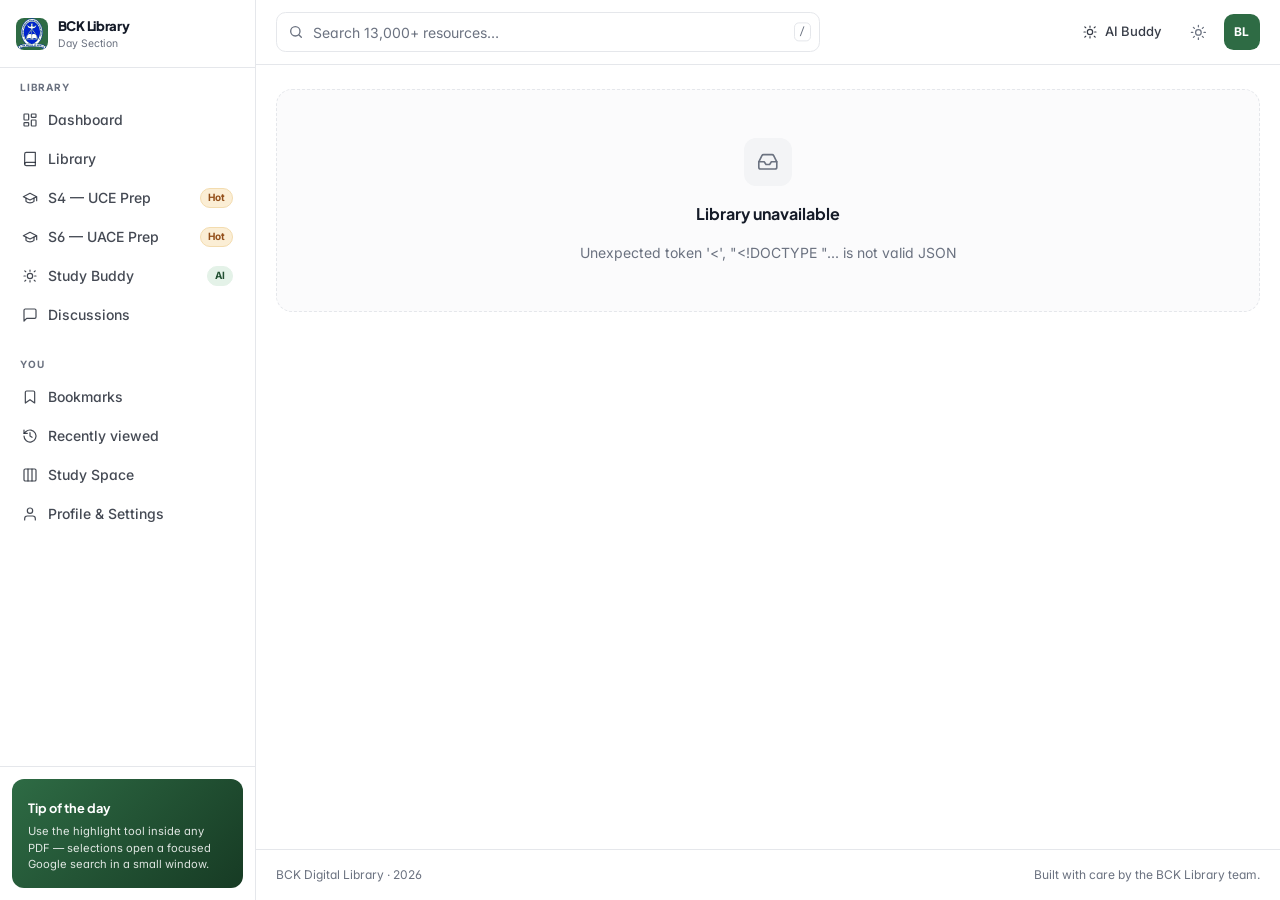
==== commit 5a4b1088: "probe batch1" ====
--- a/index.html
+++ b/index.html
@@ -1,40 +1,153 @@
 <!doctype html>
-<html lang="en">
-<head>
-  <meta charset="utf-8">
-  <meta name="viewport" content="width=device-width, initial-scale=1">
-  <meta name="description" content="BCK Digital Library — approved learning resources for students of Bishop Cipriano Kihangire Senior Secondary School Day Section.">
-  <meta name="theme-color" content="#0a0d14">
-  <title>BCK Digital Library · Learn. Explore. Achieve.</title>
-  <link rel="manifest" href="manifest.webmanifest">
-  <link rel="icon" href="school-badge.png">
-  <link rel="stylesheet" href="styles.css">
-</head>
-<body>
-  <div class="ambient ambient-a" aria-hidden="true"></div><div class="ambient ambient-b" aria-hidden="true"></div><div class="grain" aria-hidden="true"></div>
-  <header class="site-header">
-    <a class="brand" href="index.html" data-action="home" aria-label="BCK Digital Library home"><span class="brand-mark brand-badge"><img src="logo.svg" alt="BCK school badge"></span><span><strong>BCK<span>Library</span></strong><small>Library · Day Section</small></span></a>
-    <div class="header-search"><span class="search-symbol">⌕</span><input id="global-search" type="search" placeholder="Search resources, subjects or files…" autocomplete="off" aria-label="Search the library"><kbd>/</kbd><div id="search-results" class="search-results" hidden></div></div>
-    <nav class="main-nav" aria-label="Main navigation"><button class="nav-link is-active" data-action="home">Home</button><button class="nav-link study-nav" data-action="study-space"><span class="study-icon">✦</span><span class="study-label">Study Space</span></button></nav>
-    <div class="header-meta"><button class="nav-link about-nav" data-action="about">About</button></div>
-  </header>
+<html lang="en" data-theme="light">
+  <head>
+    <meta charset="UTF-8" />
+    <link rel="icon" type="image/svg+xml" href="logo.svg" />
+    <meta name="viewport" content="width=device-width, initial-scale=1.0, viewport-fit=cover" />
+    <meta name="theme-color" content="#2B5D3A" media="(prefers-color-scheme: light)" />
+    <meta name="theme-color" content="#0a0d14" media="(prefers-color-scheme: dark)" />
+    <meta name="description" content="BCK Digital Library — 13,000+ approved notes, past papers and revision materials for Bishop Cipriano Kihangire SSS (Day Section). Read, highlight, search and learn." />
+    <meta name="keywords" content="BCK, library, Bishop Cipriano Kihangire, Uganda, UCE, UACE, past papers, notes, study" />
+    <meta name="author" content="BCK Library Team" />
 
-  <main id="app">
-    <section id="home-view" class="view home-view" aria-labelledby="home-title">
-      <div class="home-hero"><div class="hero-copy"><p class="kicker"><span></span> Bishop Cipriano Kihangire SSS · Day Section</p><h1 id="home-title">Learn.<br><em>Explore.</em><br>Achieve.</h1><p class="hero-text">A focused digital home for approved notes, revision materials and past papers — organised around the way you actually study.</p><div class="hero-actions"><button class="primary-button" data-scroll="classes">Enter the library <b>↘</b></button><button class="quiet-button" data-action="about">Meet the project <span>→</span></button></div><div class="hero-footnote"><span class="avatar"><img src="logo.svg" alt="BCK school badge"></span><span><strong>Built for the BCK community</strong><small>Purposeful gadget use. Better access to learning.</small></span></div></div><div class="hero-art" aria-hidden="true"><div class="art-ring ring-1"></div><div class="art-ring ring-2"></div><div class="art-grid"></div><div class="art-card card-back"><span>STUDY<br>SMART</span><b>06</b></div><div class="art-card card-front"><small>BCK / DIGITAL LIBRARY</small><strong>YOUR<br><i>STUDY</i><br>ORBIT</strong><b>S1—S6</b></div><div class="art-sticker sticker-a">OPEN A<br>SHELF ↗</div><div class="art-sticker sticker-b">NOTES<br>+ PAPERS</div><div class="art-dot dot-a"></div><div class="art-dot dot-b"></div></div></div>
-      <div class="metric-row"><div><b data-stat="resources">—</b><span>indexed resources</span></div><div><b data-stat="classes">06</b><span>classes online</span></div><div><b>02</b><span>student-led departments</span></div><div class="metric-note"><span class="live-dot"></span> Find your focus. Keep your momentum.</div></div>
-      <section id="classes" class="classes-section"><div class="section-top"><div><p class="kicker"><span></span> 01 / choose your class</p><h2>Start with<br><em>your year.</em></h2></div><p>Pick a class to open its subject map. Your resources stay one step away.</p></div><div id="class-grid" class="class-grid" aria-live="polite"><div class="loading-state">Opening the library<span>...</span></div></div></section>
-      <section class="project-note"><div class="note-mark">✦</div><div><p class="kicker">A student-led initiative</p><h3>From gadgets to growth.</h3><p>The library supports productive use of phones and other gadgets during holidays, free time and independent study.</p></div><button class="outline-button" data-action="about">About BCK Digital Library <span>↗</span></button></section>
-    </section>
+    <!-- Open Graph -->
+    <meta property="og:type" content="website" />
+    <meta property="og:title" content="BCK Digital Library — Learn. Explore. Achieve." />
+    <meta property="og:description" content="13,000+ approved study resources, beautifully presented, with smart search and a community discussions board." />
+    <meta property="og:image" content="logo.svg" />
+    <meta property="og:url" content="https://bck-library.app" />
 
-    <section id="class-view" class="view inner-view is-hidden" aria-labelledby="class-title"></section>
-    <section id="about-view" class="view inner-view is-hidden" aria-labelledby="about-title"></section>
-  </main>
+    <link rel="manifest" href="manifest.webmanifest" />
+    <link rel="apple-touch-icon" href="logo.svg" />
+    <link rel="preconnect" href="https://fonts.googleapis.com" />
+    <link rel="preconnect" href="https://fonts.gstatic.com" crossorigin />
+    <link rel="preconnect" href="https://fresh-teacher.github.io" />
 
-  <div id="study-modal" class="modal study-modal" aria-hidden="true" role="dialog" aria-modal="true" aria-labelledby="study-title"><div class="modal-backdrop" data-action="close-study"></div><div class="study-panel"><div class="study-panel-head"><div><p class="kicker"><span></span> Personalise your shelf</p><h2 id="study-title">Build your<br><em>Study Space.</em></h2><p>Choose one class and the subjects you want to keep in view. Your setup stays on this device.</p></div><button class="close-button" data-action="close-study" aria-label="Close Study Space">×</button></div><div class="study-form"><label class="study-label">Your class<select id="study-class"></select></label><div class="study-subject-head"><span class="study-label">Your subjects</span><span id="study-subject-count" class="study-count">0 selected</span></div><div id="study-subjects" class="study-subjects"></div><div class="study-actions"><button class="outline-button" data-action="reset-study">Clear setup</button><button class="primary-button" data-action="save-study">Save Study Space <span>↗</span></button></div></div></div></div>
+    <title>BCK Digital Library · Learn. Explore. Achieve.</title>
+    <link rel="stylesheet" href="styles.css" />
+  </head>
+  <body>
+    <div id="app" class="app-shell">
+      <!-- ============ SIDEBAR ============ -->
+      <aside class="sidebar" id="sidebar">
+        <div class="sidebar-head">
+          <a class="sidebar-brand" href="#/" data-link>
+            <span class="brand-mark"><img src="logo.svg" alt="BCK school badge" /></span>
+            <span class="brand-text">
+              <strong>BCK Library</strong>
+              <small>Day Section</small>
+            </span>
+          </a>
+          <button class="icon-btn sidebar-close" id="sidebar-close" aria-label="Close menu">
+            <svg viewBox="0 0 24 24" fill="none" stroke="currentColor" stroke-width="2" stroke-linecap="round"><path d="M18 6 6 18M6 6l12 12" /></svg>
+          </button>
+        </div>
 
-  <div id="reader-modal" class="modal" aria-hidden="true" role="dialog" aria-modal="true" aria-labelledby="reader-title"><div class="modal-backdrop" data-action="close-reader"></div><div class="modal-panel"><div class="modal-header"><div><p class="kicker"><span></span> Resource viewer</p><h2 id="reader-title">Opening resource…</h2><p id="reader-meta" class="modal-meta"></p></div><button class="close-button" data-action="close-reader" aria-label="Close viewer">×</button></div><div class="reader-wrap"><div class="reader-loading">Loading the preview<span>...</span></div><iframe id="reader-frame" title="Resource preview" loading="lazy" referrerpolicy="no-referrer"></iframe></div><div class="modal-footer"><p>If a publisher blocks embedded viewing, use the original link below.</p><a id="reader-download" class="primary-button" href="#" target="_blank" rel="noopener" download>Open original <span>↗</span></a></div></div></div>
-  <div id="toast" class="toast" role="status" aria-live="polite"></div>
-  <script src="app.js" defer></script>
-</body>
+        <nav class="sidebar-nav" aria-label="Main navigation">
+          <div class="nav-group">
+            <p class="nav-group-label">Library</p>
+            <ul class="nav-list">
+              <li><a class="nav-item" href="#/" data-link data-route="/"><svg class="nav-icon" viewBox="0 0 24 24" fill="none" stroke="currentColor" stroke-width="1.8" stroke-linecap="round" stroke-linejoin="round"><rect x="3" y="3" width="7" height="9" rx="1"/><rect x="14" y="3" width="7" height="5" rx="1"/><rect x="14" y="12" width="7" height="9" rx="1"/><rect x="3" y="16" width="7" height="5" rx="1"/></svg><span>Dashboard</span></a></li>
+              <li><a class="nav-item" href="#/library" data-link data-route="/library"><svg class="nav-icon" viewBox="0 0 24 24" fill="none" stroke="currentColor" stroke-width="1.8" stroke-linecap="round" stroke-linejoin="round"><path d="M4 19.5A2.5 2.5 0 0 1 6.5 17H20"/><path d="M6.5 2H20v20H6.5A2.5 2.5 0 0 1 4 19.5v-15A2.5 2.5 0 0 1 6.5 2z"/></svg><span>Library</span></a></li>
+              <li><a class="nav-item" href="#/class/s4" data-link data-route="/class/s4"><svg class="nav-icon" viewBox="0 0 24 24" fill="none" stroke="currentColor" stroke-width="1.8" stroke-linecap="round" stroke-linejoin="round"><path d="M22 10v6M2 10l10-5 10 5-10 5z"/><path d="M6 12v5c3 3 9 3 12 0v-5"/></svg><span>S4 — UCE Prep</span><span class="chip chip-hot">Hot</span></a></li>
+              <li><a class="nav-item" href="#/class/s6" data-link data-route="/class/s6"><svg class="nav-icon" viewBox="0 0 24 24" fill="none" stroke="currentColor" stroke-width="1.8" stroke-linecap="round" stroke-linejoin="round"><path d="M22 10v6M2 10l10-5 10 5-10 5z"/><path d="M6 12v5c3 3 9 3 12 0v-5"/></svg><span>S6 — UACE Prep</span><span class="chip chip-hot">Hot</span></a></li>
+              <li><a class="nav-item" href="#/assistant" data-link data-route="/assistant"><svg class="nav-icon" viewBox="0 0 24 24" fill="none" stroke="currentColor" stroke-width="1.8" stroke-linecap="round" stroke-linejoin="round"><path d="M12 3v2M12 19v2M4.2 4.2l1.4 1.4M18.4 18.4l1.4 1.4M3 12h2M19 12h2M4.2 19.8l1.4-1.4M18.4 5.6l1.4-1.4"/><circle cx="12" cy="12" r="4"/></svg><span>Study Buddy</span><span class="chip chip-ai">AI</span></a></li>
+              <li><a class="nav-item" href="#/blog" data-link data-route="/blog"><svg class="nav-icon" viewBox="0 0 24 24" fill="none" stroke="currentColor" stroke-width="1.8" stroke-linecap="round" stroke-linejoin="round"><path d="M21 15a2 2 0 0 1-2 2H7l-4 4V5a2 2 0 0 1 2-2h14a2 2 0 0 1 2 2z"/></svg><span>Discussions</span></a></li>
+            </ul>
+          </div>
+
+          <div class="nav-group">
+            <p class="nav-group-label">You</p>
+            <ul class="nav-list">
+              <li><a class="nav-item" href="#/bookmarks" data-link data-route="/bookmarks"><svg class="nav-icon" viewBox="0 0 24 24" fill="none" stroke="currentColor" stroke-width="1.8" stroke-linecap="round" stroke-linejoin="round"><path d="m19 21-7-5-7 5V5a2 2 0 0 1 2-2h10a2 2 0 0 1 2 2z"/></svg><span>Bookmarks</span></a></li>
+              <li><a class="nav-item" href="#/history" data-link data-route="/history"><svg class="nav-icon" viewBox="0 0 24 24" fill="none" stroke="currentColor" stroke-width="1.8" stroke-linecap="round" stroke-linejoin="round"><path d="M3 12a9 9 0 1 0 3-6.7L3 8"/><path d="M3 3v5h5"/><path d="M12 7v5l3 2"/></svg><span>Recently viewed</span></a></li>
+              <li><a class="nav-item" href="#/study-space" data-link data-route="/study-space"><svg class="nav-icon" viewBox="0 0 24 24" fill="none" stroke="currentColor" stroke-width="1.8" stroke-linecap="round" stroke-linejoin="round"><rect x="3" y="3" width="18" height="18" rx="2"/><path d="M9 3v18M15 3v18"/></svg><span>Study Space</span></a></li>
+              <li><a class="nav-item" href="#/profile" data-link data-route="/profile"><svg class="nav-icon" viewBox="0 0 24 24" fill="none" stroke="currentColor" stroke-width="1.8" stroke-linecap="round" stroke-linejoin="round"><path d="M20 21v-2a4 4 0 0 0-4-4H8a4 4 0 0 0-4 4v2"/><circle cx="12" cy="7" r="4"/></svg><span>Profile &amp; Settings</span></a></li>
+            </ul>
+          </div>
+        </nav>
+
+        <div class="sidebar-foot">
+          <div class="tip-card">
+            <strong>Tip of the day</strong>
+            <p>Use the highlight tool inside any PDF — selections open a focused Google search in a small window.</p>
+          </div>
+        </div>
+      </aside>
+      <div class="sidebar-scrim" id="sidebar-scrim" hidden></div>
+
+      <!-- ============ MAIN ============ -->
+      <div class="main-col">
+        <header class="topbar">
+          <button class="icon-btn menu-btn" id="menu-btn" aria-label="Open menu">
+            <svg viewBox="0 0 24 24" fill="none" stroke="currentColor" stroke-width="2" stroke-linecap="round"><path d="M3 6h18M3 12h18M3 18h18" /></svg>
+          </button>
+
+          <a class="topbar-brand" href="#/" data-link>
+            <span class="brand-mark"><img src="logo.svg" alt="BCK school badge" /></span>
+            <span class="brand-text">
+              <strong>BCK Library</strong>
+              <small>Day Section</small>
+            </span>
+          </a>
+
+          <div class="topbar-search">
+            <svg class="search-icon" viewBox="0 0 24 24" fill="none" stroke="currentColor" stroke-width="2" stroke-linecap="round"><circle cx="11" cy="11" r="7"/><path d="m20 20-3.5-3.5"/></svg>
+            <input id="global-search" type="search" placeholder="Search 13,000+ resources…" autocomplete="off" aria-label="Search the library" />
+            <kbd class="search-kbd">/</kbd>
+            <div id="search-results" class="search-results" hidden></div>
+          </div>
+
+          <div class="topbar-actions">
+            <a class="ghost-btn" href="#/assistant" data-link><svg viewBox="0 0 24 24" fill="none" stroke="currentColor" stroke-width="1.8" stroke-linecap="round"><path d="M12 3v2M12 19v2M4.2 4.2l1.4 1.4M18.4 18.4l1.4 1.4M3 12h2M19 12h2M4.2 19.8l1.4-1.4M18.4 5.6l1.4-1.4"/><circle cx="12" cy="12" r="4"/></svg><span>AI Buddy</span></a>
+            <span class="topbar-class" id="topbar-class" title="Your study class"><svg viewBox="0 0 24 24" fill="none" stroke="currentColor" stroke-width="1.8" stroke-linecap="round" stroke-linejoin="round"><path d="M22 10v6M2 10l10-5 10 5-10 5z"/><path d="M6 12v5c3 3 9 3 12 0v-5"/></svg><span>—</span></span>
+            <button class="icon-btn" id="theme-toggle" aria-label="Toggle theme">
+              <svg class="icon-sun" viewBox="0 0 24 24" fill="none" stroke="currentColor" stroke-width="1.8" stroke-linecap="round"><circle cx="12" cy="12" r="4"/><path d="M12 2v2M12 20v2M4.9 4.9l1.4 1.4M17.7 17.7l1.4 1.4M2 12h2M20 12h2M4.9 19.1l1.4-1.4M17.7 6.3l1.4-1.4"/></svg>
+              <svg class="icon-moon" viewBox="0 0 24 24" fill="none" stroke="currentColor" stroke-width="1.8" stroke-linecap="round" stroke-linejoin="round"><path d="M21 12.8A9 9 0 1 1 11.2 3a7 7 0 0 0 9.8 9.8z"/></svg>
+            </button>
+            <span class="avatar-btn" id="avatar-btn" title="Profile">BC</span>
+          </div>
+        </header>
+
+        <main class="view-host" id="view-host" tabindex="-1">
+          <div class="view-loading" id="view-loading">
+            <div class="spinner" aria-hidden="true"></div>
+            <p>Loading the library…</p>
+          </div>
+        </main>
+
+        <footer class="app-foot">
+          <span>BCK Digital Library · 2026</span>
+          <span>Built with care by the BCK Library team.</span>
+        </footer>
+      </div>
+    </div>
+
+    <!-- ============ READER MODAL ============ -->
+    <div class="modal" id="reader-modal" aria-hidden="true" role="dialog" aria-modal="true" aria-labelledby="reader-title">
+      <div class="modal-card">
+        <div class="modal-head">
+          <div>
+            <h3 id="reader-title">Resource</h3>
+            <p id="reader-meta" class="muted"></p>
+          </div>
+          <button class="icon-btn" data-close-modal="reader-modal" aria-label="Close">
+            <svg viewBox="0 0 24 24" fill="none" stroke="currentColor" stroke-width="2" stroke-linecap="round"><path d="M18 6 6 18M6 6l12 12" /></svg>
+          </button>
+        </div>
+        <div class="modal-body">
+          <p id="reader-desc" class="muted"></p>
+          <div class="modal-actions">
+            <a class="btn-primary" id="reader-open" href="#" target="_blank" rel="noopener">Open resource ↗</a>
+            <button class="btn-secondary" id="reader-bookmark">Save bookmark</button>
+          </div>
+        </div>
+      </div>
+    </div>
+
+    <!-- ============ TOAST ============ -->
+    <div class="toast" id="toast" role="status" aria-live="polite"></div>
+
+    <script src="app.js" defer></script>
+  </body>
 </html>
--- a/styles.css
+++ b/styles.css
@@ -1,13 +1,1251 @@
-:root{--bg:#090c12;--panel:#111722;--panel-2:#151d2a;--line:rgba(220,232,255,.13);--text:#f3f6fb;--muted:#93a0b6;--lime:#c8ff3d;--cyan:#6fe7ff;--coral:#ff9a76;--violet:#b998ff;--shadow:0 26px 80px rgba(0,0,0,.34);--ease:cubic-bezier(.2,.8,.2,1)}
-*{box-sizing:border-box}html{scroll-behavior:smooth}body{margin:0;min-height:100vh;color:var(--text);background:var(--bg);font-family:Inter,ui-sans-serif,system-ui,-apple-system,BlinkMacSystemFont,"Segoe UI",sans-serif;line-height:1.5;overflow-x:hidden}body.modal-open{overflow:hidden}button,input{font:inherit}button{cursor:pointer}a{color:inherit;text-decoration:none}.is-hidden{display:none!important}.grain{position:fixed;inset:0;pointer-events:none;opacity:.04;z-index:30;background-image:url("data:image/svg+xml,%3Csvg xmlns='http://www.w3.org/2000/svg' width='180' height='180' viewBox='0 0 180 180'%3E%3Cfilter id='n'%3E%3CfeTurbulence type='fractalNoise' baseFrequency='.75' numOctaves='3' stitchTiles='stitch'/%3E%3C/filter%3E%3Crect width='100%25' height='100%25' filter='url(%23n)' opacity='.8'/%3E%3C/svg%3E")}.ambient{position:fixed;z-index:-2;pointer-events:none;border-radius:50%;filter:blur(90px);opacity:.2}.ambient-a{width:430px;height:430px;top:-170px;right:-100px;background:var(--violet)}.ambient-b{width:520px;height:330px;bottom:-180px;left:-150px;background:#1a6c72}.site-header{height:82px;padding:16px clamp(20px,5vw,70px);border-bottom:1px solid var(--line);display:flex;align-items:center;justify-content:space-between;gap:25px;position:sticky;top:0;z-index:20;background:rgba(9,12,18,.8);backdrop-filter:blur(18px)}.brand{display:flex;align-items:center;gap:11px;min-width:240px}.brand-mark{width:42px;height:42px}.brand-mark img{width:42px;height:42px;display:block;border-radius:13px;box-shadow:0 5px 0 var(--lime)}.brand strong{display:block;font:700 20px/1 'Space Grotesk',Inter,sans-serif;letter-spacing:-.06em}.brand strong span{color:var(--lime)}.brand small{display:block;color:var(--muted);font-size:9px;font-weight:700;text-transform:uppercase;letter-spacing:.16em;margin-top:5px}.main-nav{display:flex;gap:30px}.nav-link{border:0;background:transparent;color:var(--muted);font-size:12px;font-weight:700;padding:9px}.nav-link:hover,.nav-link.is-active{color:var(--text)}.nav-link.is-active:after{content:'';display:inline-block;width:5px;height:5px;border-radius:50%;background:var(--lime);margin:0 0 2px 7px}.header-meta{display:flex;align-items:center;gap:10px;color:var(--muted);font-size:10px;min-width:240px;justify-content:flex-end;text-transform:uppercase;letter-spacing:.1em}.live-dot{width:7px;height:7px;border-radius:50%;display:inline-block;background:var(--lime);box-shadow:0 0 0 5px rgba(200,255,61,.12)}.menu-button,.close-button{width:36px;height:36px;display:grid;place-items:center;border:1px solid var(--line);border-radius:50%;color:var(--text);background:rgba(255,255,255,.04);font-weight:700}.menu-button:hover,.close-button:hover{background:var(--lime);color:var(--bg)}#app{max-width:1440px;margin:auto}.view{padding:0 clamp(20px,5vw,80px) 90px}.home-hero{min-height:600px;padding:clamp(70px,9vw,130px) 0 62px;display:grid;grid-template-columns:1fr 1fr;gap:clamp(30px,5vw,90px);align-items:center}.kicker{margin:0 0 18px;color:var(--muted);font-size:10px;font-weight:800;text-transform:uppercase;letter-spacing:.2em}.kicker span{display:inline-block;width:26px;height:2px;background:var(--lime);vertical-align:middle;margin:0 9px 3px 0}.hero-copy h1,.inner-hero h1,.resource-heading h1,.about-hero h1{font:700 clamp(56px,7.6vw,112px)/.89 'Space Grotesk',Inter,sans-serif;letter-spacing:-.09em;margin:0 0 26px}.hero-copy h1 em,.inner-hero h1 em,.resource-heading h1 em,.about-hero h1 em{font-style:normal;color:var(--lime)}.hero-text{max-width:445px;color:var(--muted);font-size:15px;line-height:1.75;margin-bottom:32px}.hero-actions{display:flex;align-items:center;gap:20px;flex-wrap:wrap}.primary-button,.outline-button,.quiet-button,.back-button{border:0;display:inline-flex;align-items:center;justify-content:center;gap:16px;border-radius:999px;padding:13px 18px;font-size:11px;font-weight:800}.primary-button{background:var(--lime);color:var(--bg);box-shadow:0 5px 0 rgba(200,255,61,.25)}.primary-button:hover,.outline-button:hover{transform:translateY(-3px);box-shadow:var(--shadow)}.primary-button b{font-size:18px;line-height:0}.quiet-button{background:transparent;color:var(--muted);padding-left:0}.quiet-button span{color:var(--text);font-size:16px}.hero-footnote{display:flex;align-items:center;gap:11px;margin-top:55px}.hero-footnote strong,.hero-footnote small{display:block}.hero-footnote strong{font-size:11px}.hero-footnote small{color:var(--muted);font-size:10px;margin-top:3px}.avatar{width:28px;height:28px;border:1px solid var(--lime);border-radius:50%;overflow:hidden;background:var(--panel)}.avatar img{width:100%;height:100%;object-fit:contain}.hero-art{height:480px;position:relative;perspective:1000px}.art-grid{position:absolute;inset:8% -4% 4% 2%;background-image:linear-gradient(rgba(200,255,61,.08) 1px,transparent 1px),linear-gradient(90deg,rgba(200,255,61,.08) 1px,transparent 1px);background-size:30px 30px;transform:rotate(-11deg);mask-image:linear-gradient(120deg,#000,transparent 73%)}.art-ring{position:absolute;border:1px solid rgba(111,231,255,.35);border-radius:50%;transform:rotate(56deg)}.ring-1{width:500px;height:230px;top:17%;left:4%}.ring-2{width:300px;height:500px;top:2%;left:30%;transform:rotate(-28deg);border-color:rgba(185,152,255,.35)}.art-card{position:absolute;transform-style:preserve-3d;border-radius:18px;padding:30px;box-shadow:20px 27px 0 rgba(0,0,0,.36),30px 42px 50px rgba(0,0,0,.28)}.card-back{width:63%;height:47%;top:14%;left:20%;background:var(--violet);color:var(--bg);transform:rotate(-13deg) rotateY(-14deg) translateZ(-30px)}.card-back span{font:800 24px/1 'Space Grotesk';letter-spacing:-.08em}.card-back b{position:absolute;bottom:21px;right:25px}.card-front{width:73%;height:59%;top:27%;left:12%;background:#131e2f;color:var(--lime);transform:rotate(-10deg) rotateY(-14deg) rotateX(8deg) translateZ(40px);border:1px solid rgba(200,255,61,.26)}.card-front small{font:700 9px 'Space Grotesk';letter-spacing:.18em;color:var(--muted)}.card-front strong{display:block;margin-top:42px;font:700 clamp(34px,4.2vw,60px)/.8 'Space Grotesk';letter-spacing:-.09em}.card-front i{font-style:normal;color:var(--cyan)}.card-front b{position:absolute;bottom:24px;right:28px;color:var(--text);font-size:11px}.art-sticker{position:absolute;z-index:3;padding:10px 14px;color:var(--bg);font:800 10px/1.1 'Space Grotesk';letter-spacing:.08em;box-shadow:8px 9px 0 rgba(0,0,0,.23)}.sticker-a{top:17%;right:2%;background:var(--lime);transform:rotate(5deg)}.sticker-b{bottom:15%;right:8%;background:var(--coral);transform:rotate(-6deg)}.art-dot{position:absolute;border-radius:50%}.dot-a{width:15px;height:15px;background:var(--cyan);right:3%;top:8%;box-shadow:0 0 0 9px rgba(111,231,255,.1)}.dot-b{width:10px;height:10px;background:var(--lime);left:2%;bottom:15%;box-shadow:0 0 0 7px rgba(200,255,61,.1)}.metric-row{min-height:91px;border-top:1px solid var(--line);border-bottom:1px solid var(--line);display:grid;grid-template-columns:repeat(3,1fr) 1.4fr;align-items:center}.metric-row>div{padding:0 15px;border-right:1px solid var(--line);display:flex;align-items:baseline;gap:9px}.metric-row b{font:700 28px 'Space Grotesk';letter-spacing:-.08em}.metric-row span{color:var(--muted);font-size:10px}.metric-note{justify-content:flex-end;border:0!important}.classes-section{padding-top:120px}.section-top{display:flex;align-items:end;justify-content:space-between;gap:30px;margin-bottom:40px}.section-top h2,.project-note h3,.about-grid h3,.team-panel h2,.contact-panel h2{font:700 clamp(40px,5vw,72px)/.9 'Space Grotesk';letter-spacing:-.08em;margin:0}.section-top h2 em{color:var(--lime);font-style:normal}.section-top>p{max-width:280px;color:var(--muted);font-size:12px;line-height:1.7;margin:0 0 5px}.class-grid{display:grid;grid-template-columns:repeat(3,1fr);gap:14px}.class-card{min-height:230px;position:relative;overflow:hidden;border:1px solid var(--line);border-radius:18px;background:var(--panel);color:var(--text);padding:22px;text-align:left;display:flex;flex-direction:column;justify-content:space-between;transition:.3s var(--ease);box-shadow:0 3px 0 var(--accent)}.class-card:nth-child(2),.class-card:nth-child(5){transform:translateY(22px);background:var(--panel-2)}.class-card:hover{transform:translateY(-7px);border-color:var(--accent);box-shadow:9px 13px 0 var(--accent)}.class-card:nth-child(2):hover,.class-card:nth-child(5):hover{transform:translateY(15px)}.class-card-index{font:700 11px 'Space Grotesk';color:var(--muted)}.class-card-code{font:700 clamp(62px,7vw,95px)/.8 'Space Grotesk';letter-spacing:-.12em;color:var(--accent);margin-top:22px}.class-card-label{font:700 17px 'Space Grotesk';letter-spacing:-.04em}.class-card-tagline{color:var(--muted);font-size:11px;margin-top:3px}.class-card-count{font-size:10px;color:var(--muted);margin-top:18px}.class-card-count b{float:right;color:var(--text);font-size:16px}.class-card i{position:absolute;width:140px;height:140px;border:1px solid var(--accent);border-radius:40px;right:-54px;bottom:-58px;transform:rotate(35deg);opacity:.27}.project-note{margin-top:115px;padding:27px;border:1px solid var(--line);border-radius:18px;background:linear-gradient(110deg,rgba(200,255,61,.1),rgba(111,231,255,.03));display:grid;grid-template-columns:auto 1fr auto;gap:20px;align-items:center}.note-mark{width:46px;height:46px;display:grid;place-items:center;border-radius:13px;background:var(--lime);color:var(--bg);font-size:22px}.project-note h3{font-size:29px;letter-spacing:-.06em;margin-bottom:5px}.project-note p{color:var(--muted);font-size:11px;margin:0}.outline-button{border:1px solid var(--line);background:transparent;color:var(--text);white-space:nowrap}.outline-button span{color:var(--lime);font-size:16px}.inner-view{padding-top:38px}.breadcrumb{display:flex;gap:10px;align-items:center;color:var(--muted);font-size:11px;font-weight:700;margin-bottom:48px}.breadcrumb button{border:0;background:transparent;padding:0;color:var(--muted);font-weight:700}.breadcrumb button:hover{color:var(--lime)}.breadcrumb strong{color:var(--text)}.inner-hero,.resource-heading{display:flex;justify-content:space-between;align-items:end;gap:30px;margin-bottom:45px}.inner-hero h1,.resource-heading h1,.about-hero h1{font-size:clamp(52px,7.3vw,100px);margin:0}.inner-hero-side,.resource-heading-side{max-width:300px;margin-bottom:6px}.inner-hero-side p,.resource-heading-side p{color:var(--muted);font-size:12px;line-height:1.7;margin:0 0 18px}.inner-hero-side strong,.resource-heading-side strong{font:700 34px 'Space Grotesk';letter-spacing:-.08em}.inner-hero-side small,.resource-heading-side small{font:400 10px Inter;color:var(--muted);letter-spacing:0}.subject-toolbar,.resource-toolbar{display:flex;align-items:center;justify-content:space-between;gap:18px;padding:15px 0;border-top:1px solid var(--line);border-bottom:1px solid var(--line);margin-bottom:25px}.search-field{width:min(330px,100%);height:44px;display:flex;align-items:center;gap:9px;padding:0 14px;border:1px solid var(--line);border-radius:999px;background:rgba(255,255,255,.04)}.search-field span{color:var(--muted);font-size:18px}.search-field input{width:100%;border:0;outline:0;background:transparent;color:var(--text);font-size:12px}.search-field input::placeholder{color:var(--muted)}.toolbar-hint,.results-note{color:var(--muted);font-size:11px}.toolbar-hint b{color:var(--lime);font-size:16px;margin-left:8px}.subject-grid{display:grid;grid-template-columns:repeat(4,1fr);gap:12px}.subject-card{min-height:170px;text-align:left;padding:18px;border:1px solid var(--line);border-radius:16px;background:var(--panel);color:var(--text);display:flex;flex-direction:column;align-items:flex-start;transition:.25s var(--ease);box-shadow:0 3px 0 var(--accent)}.subject-card:hover{transform:translateY(-5px);border-color:var(--accent);box-shadow:7px 10px 0 var(--accent)}.subject-icon{width:36px;height:36px;display:grid;place-items:center;border-radius:10px;background:var(--accent);color:var(--bg);font:800 16px 'Space Grotesk'}.subject-name{font:700 16px 'Space Grotesk';letter-spacing:-.04em;margin-top:28px}.subject-count{color:var(--muted);font-size:10px;margin-top:4px}.subject-card>b{color:var(--accent);font-size:10px;margin-top:auto}.resource-toolbar{margin-bottom:25px}.back-button{background:transparent;border:1px solid var(--line);color:var(--muted);padding:10px 14px}.back-button:hover{color:var(--text);border-color:var(--lime)}.resource-grid{display:grid;grid-template-columns:repeat(3,1fr);gap:13px}.resource-card{min-height:230px;padding:18px;display:flex;flex-direction:column;border:1px solid var(--line);border-radius:16px;background:var(--panel);position:relative;overflow:hidden;transition:.25s var(--ease)}.resource-card:hover{transform:translateY(-5px);border-color:var(--accent);box-shadow:0 14px 34px rgba(0,0,0,.22)}.resource-card:after{content:'';position:absolute;width:105px;height:105px;right:-45px;top:-46px;border-radius:50%;background:var(--accent);opacity:.22}.resource-top{display:flex;align-items:center;justify-content:space-between;color:var(--muted);font-size:9px;font-weight:800;text-transform:uppercase;letter-spacing:.12em;position:relative;z-index:1}.resource-top b{padding:5px 8px;border-radius:5px;background:var(--accent);color:var(--bg);font-size:9px}.resource-card h3{font:700 18px/1.1 'Space Grotesk';letter-spacing:-.05em;margin:32px 0 8px;display:-webkit-box;line-clamp:3;-webkit-line-clamp:3;-webkit-box-orient:vertical;overflow:hidden;position:relative;z-index:1}.resource-card p{color:var(--muted);font-size:10px;white-space:nowrap;overflow:hidden;text-overflow:ellipsis;margin:0}.resource-actions{display:flex;align-items:center;justify-content:space-between;margin-top:auto;padding-top:20px;position:relative;z-index:1}.resource-actions button{border:0;border-radius:999px;padding:9px 13px;background:var(--lime);color:var(--bg);font-size:10px;font-weight:800}.resource-actions button span{font-size:15px;margin-left:8px}.resource-actions a{width:31px;height:31px;display:grid;place-items:center;border:1px solid var(--line);border-radius:50%;color:var(--text)}.resource-actions a:hover{background:var(--accent);color:var(--bg)}.load-more{text-align:center;padding:30px}.results-note{text-align:center;margin-top:30px}.empty-state{grid-column:1/-1;padding:65px 20px;border:1px dashed var(--line);border-radius:17px;text-align:center}.empty-state strong{font:700 22px 'Space Grotesk'}.empty-state p{color:var(--muted);font-size:12px}.about-hero{display:flex;align-items:center;gap:34px;padding:30px;border:1px solid var(--line);border-radius:20px;background:linear-gradient(120deg,rgba(200,255,61,.09),rgba(185,152,255,.07))}.about-hero>div:last-child{max-width:780px}.about-badge{width:130px;height:130px;flex:0 0 130px;display:grid;place-items:center;border:1px solid var(--lime);border-radius:28px;background:var(--panel);box-shadow:0 0 40px rgba(200,255,61,.12)}.about-badge img{width:84%;height:84%;object-fit:contain}.about-hero h1{margin-bottom:20px}.about-hero p:not(.kicker){color:var(--muted);font-size:14px;line-height:1.8;margin:0}.about-grid{display:grid;grid-template-columns:repeat(3,1fr);gap:13px;margin-top:45px}.about-grid article,.team-panel,.contact-panel{border:1px solid var(--line);border-radius:17px;background:var(--panel);padding:24px}.about-grid article>span{color:var(--lime);font:700 25px 'Space Grotesk'}.about-grid h3{font-size:24px;margin:25px 0 8px}.about-grid p,.contact-panel p,.person span{color:var(--muted);font-size:12px;line-height:1.7}.team-panel{margin-top:45px;display:grid;grid-template-columns:.7fr 1.3fr;gap:30px;align-items:start}.team-panel h2,.contact-panel h2{font-size:35px;margin:0}.people{display:grid;grid-template-columns:1fr 1fr;gap:12px}.person{display:flex;gap:13px;align-items:center;border-left:2px solid var(--lime);padding-left:14px}.person>b{width:45px;height:45px;display:grid;place-items:center;border-radius:50%;background:var(--lime);color:var(--bg);font:800 13px 'Space Grotesk'}.person small,.person strong,.person span{display:block}.person small{color:var(--lime);font-size:8px;font-weight:800;letter-spacing:.11em}.person strong{font:700 14px 'Space Grotesk';margin:4px 0}.person span{font-size:10px}.contact-panel{margin-top:13px;display:flex;align-items:center;justify-content:space-between;gap:20px}.contact-panel h2{margin:5px 0 12px}.contact-panel p{margin:3px 0}.contact-actions{display:flex;gap:9px;flex-wrap:wrap}.contact-actions a{padding:11px 14px;border-radius:999px;background:var(--lime);color:var(--bg);font-size:10px;font-weight:800}.contact-actions a+ a{background:var(--violet)}.modal{display:none;position:fixed;inset:0;z-index:60;padding:2vh 2vw}.modal.is-open{display:grid;place-items:center}.modal-backdrop{position:absolute;inset:0;background:rgba(0,0,0,.82);backdrop-filter:blur(10px)}.modal-panel{position:relative;z-index:1;width:min(1500px,96vw);height:min(96vh,1000px);display:flex;flex-direction:column;overflow:hidden;border:1px solid rgba(200,255,61,.2);border-radius:18px;background:var(--panel);box-shadow:0 35px 100px rgba(0,0,0,.55)}.modal-header{min-height:82px;padding:17px 22px;display:flex;align-items:center;justify-content:space-between;gap:20px;border-bottom:1px solid var(--line)}.modal-header .kicker{margin-bottom:5px}.modal-header h2{max-width:950px;white-space:nowrap;overflow:hidden;text-overflow:ellipsis;font:700 24px 'Space Grotesk';letter-spacing:-.06em;margin:0}.modal-meta{color:var(--muted);font-size:10px;margin:4px 0 0}.reader-wrap{flex:1;min-height:0;position:relative;background:#252a34}.reader-wrap iframe{display:block;width:100%;height:100%;border:0;position:relative;z-index:1;background:#fff}.reader-loading{position:absolute;inset:0;display:grid;place-items:center;color:var(--muted);font-size:12px}.modal-footer{min-height:62px;padding:10px 20px;display:flex;align-items:center;justify-content:space-between;gap:15px;border-top:1px solid var(--line)}.modal-footer p{margin:0;color:var(--muted);font-size:10px}.modal-footer .primary-button{padding:10px 15px}.toast{position:fixed;bottom:22px;right:22px;z-index:80;background:var(--lime);color:var(--bg);padding:11px 15px;border-radius:9px;font-size:11px;font-weight:700;transform:translateY(20px);opacity:0;transition:.2s}.toast.is-visible{transform:none;opacity:1}
-@media(max-width:1000px){.home-hero{grid-template-columns:1fr}.hero-art{margin-top:-20px}.subject-grid{grid-template-columns:repeat(3,1fr)}.resource-grid{grid-template-columns:repeat(2,1fr)}.metric-row{grid-template-columns:repeat(3,1fr)}.metric-note{display:none!important}}
-@media(max-width:700px){.site-header{height:68px;padding:12px 18px}.brand{min-width:0}.brand small,.main-nav,.header-meta>span{display:none}.header-meta{min-width:0}.view{padding-left:18px;padding-right:18px}.home-hero{padding-top:60px}.hero-copy h1{font-size:63px}.hero-art{height:350px}.card-front{left:8%;width:82%;top:28%}.card-back{left:17%}.sticker-a{right:0}.metric-row{min-height:73px;gap:5px}.metric-row>div{padding:0 3px;display:grid;gap:2px}.metric-row b{font-size:22px}.metric-row span{font-size:8px;line-height:1.15}.classes-section{padding-top:80px}.section-top,.inner-hero,.resource-heading{display:block}.section-top>p{margin-top:20px}.class-grid,.resource-grid,.subject-grid,.about-grid{grid-template-columns:1fr}.class-card:nth-child(2),.class-card:nth-child(5){transform:none}.class-card:nth-child(2):hover,.class-card:nth-child(5):hover{transform:translateY(-7px)}.project-note{grid-template-columns:auto 1fr;margin-top:75px}.project-note .outline-button{grid-column:1/-1;width:100%}.inner-hero-side,.resource-heading-side{margin-top:23px}.subject-toolbar,.resource-toolbar{display:block}.toolbar-hint{display:block;margin-top:14px}.search-field{width:100%}.about-hero{align-items:flex-start;flex-direction:column}.team-panel,.people{grid-template-columns:1fr}.contact-panel{display:block}.contact-actions{margin-top:20px}.modal{padding:0}.modal-panel{width:100vw;height:100vh;border-radius:0}.modal-header{padding:15px}.modal-footer{padding:10px 15px}.modal-footer p{display:none}.modal-footer .primary-button{width:100%}.modal-header h2{font-size:18px}}
-@media(prefers-reduced-motion:reduce){*,*:before,*:after{animation:none!important;transition:none!important;scroll-behavior:auto!important}}
-/* v3 header, global search and Study Space */
-.brand-badge{width:46px;height:46px;border-radius:14px;display:grid;place-items:center;background:#121a28;border:1px solid var(--lime);box-shadow:0 5px 0 var(--lime);overflow:hidden}.brand-badge img{width:100%;height:100%;object-fit:contain;border-radius:0;box-shadow:none;padding:3px}.site-header{grid-template-columns:minmax(220px,1fr) minmax(280px,520px) auto auto;display:grid}.header-search{height:44px;position:relative;display:flex;align-items:center;gap:10px;padding:0 13px;border:1px solid rgba(200,255,61,.3);border-radius:999px;background:rgba(17,23,34,.92);box-shadow:inset 0 0 0 1px rgba(255,255,255,.02),0 8px 25px rgba(0,0,0,.15)}.header-search:focus-within{border-color:var(--lime);box-shadow:0 0 0 4px rgba(200,255,61,.08),0 12px 30px rgba(0,0,0,.2)}.search-symbol{color:var(--lime);font-size:22px;line-height:1}.header-search input{flex:1;min-width:0;border:0;outline:0;background:transparent;color:var(--text);font-size:12px}.header-search input::placeholder{color:var(--muted)}.header-search kbd{min-width:20px;height:20px;display:grid;place-items:center;border:1px solid var(--line);border-radius:5px;color:var(--muted);font-size:10px}.main-nav{justify-content:flex-end;gap:8px}.study-nav{display:inline-flex;align-items:center;gap:8px;padding:9px 12px;border:1px solid transparent;border-radius:999px}.study-nav:hover,.study-nav.has-space{border-color:rgba(200,255,61,.35);background:rgba(200,255,61,.08)}.study-icon{width:20px;height:20px;display:grid;place-items:center;border-radius:50%;background:rgba(200,255,61,.15);color:var(--lime);font-size:11px}.about-nav{padding-right:0}.search-results{position:absolute;left:0;right:0;top:52px;z-index:45;padding:7px;border:1px solid var(--line);border-radius:15px;background:#111722;box-shadow:var(--shadow)}.search-result{width:100%;display:grid;grid-template-columns:38px 1fr auto;gap:10px;align-items:center;padding:10px;border:0;border-radius:10px;background:transparent;color:var(--text);text-align:left}.search-result:hover{background:rgba(200,255,61,.1)}.search-result-code{color:var(--lime);font:800 11px 'Space Grotesk'}.search-result strong,.search-result small{display:block;white-space:nowrap;overflow:hidden;text-overflow:ellipsis}.search-result strong{font-size:11px}.search-result small{margin-top:2px;color:var(--muted);font-size:9px}.search-result>b{color:var(--lime)}.search-empty{padding:16px;color:var(--muted);font-size:11px;text-align:center}.study-filter-badge{display:inline-flex;margin:0 0 17px;padding:6px 10px;border-radius:999px;background:rgba(200,255,61,.12);color:var(--lime);font-size:9px;font-weight:800;text-transform:uppercase;letter-spacing:.12em}.study-modal{padding:2vh 2vw}.study-panel{position:relative;z-index:1;width:min(850px,96vw);max-height:92vh;overflow:auto;border:1px solid rgba(200,255,61,.2);border-radius:22px;background:var(--panel);box-shadow:0 35px 100px rgba(0,0,0,.55)}.study-panel-head{display:flex;justify-content:space-between;gap:30px;padding:30px 32px 22px;border-bottom:1px solid var(--line);background:linear-gradient(120deg,rgba(200,255,61,.1),transparent)}.study-panel h2{font:700 clamp(38px,5vw,65px)/.9 'Space Grotesk';letter-spacing:-.08em;margin:0 0 16px}.study-panel h2 em{color:var(--lime);font-style:normal}.study-panel-head p:not(.kicker){max-width:470px;margin:0;color:var(--muted);font-size:12px;line-height:1.7}.study-form{padding:25px 32px 30px}.study-label{display:block;color:var(--muted);font-size:10px;font-weight:800;text-transform:uppercase;letter-spacing:.15em}.study-form>label select{display:block;width:100%;height:48px;margin-top:9px;padding:0 14px;border:1px solid var(--line);border-radius:12px;background:#0b1018;color:var(--text);outline:0;font-size:13px}.study-form>label select:focus{border-color:var(--lime)}.study-subject-head{display:flex;align-items:center;justify-content:space-between;margin:27px 0 11px}.study-count{color:var(--lime);font-size:10px}.study-subjects{display:grid;grid-template-columns:repeat(3,1fr);gap:8px;max-height:330px;overflow:auto;padding:2px}.study-subject{position:relative;display:flex;align-items:center;gap:9px;min-height:45px;padding:8px 10px;border:1px solid var(--line);border-radius:10px;background:rgba(255,255,255,.025);cursor:pointer;transition:.2s}.study-subject:hover{border-color:rgba(200,255,61,.5)}.study-subject input{position:absolute;opacity:0}.study-subject b{order:-1;width:25px;height:25px;display:grid;place-items:center;border-radius:7px;background:rgba(200,255,61,.12);color:var(--lime);font-size:10px}.study-subject span{font-size:11px}.study-subject:has(input:checked){border-color:var(--lime);background:rgba(200,255,61,.1)}.study-subject:has(input:checked) b{background:var(--lime);color:var(--bg)}.study-actions{display:flex;align-items:center;justify-content:space-between;gap:12px;margin-top:25px;padding-top:20px;border-top:1px solid var(--line)}
-@media(max-width:1000px){.site-header{grid-template-columns:auto minmax(220px,1fr) auto;gap:14px}.main-nav{order:4;grid-column:1/-1;justify-content:center}.header-meta{min-width:0}.about-nav{display:none}}
-@media(max-width:700px){.site-header{height:auto;min-height:68px;grid-template-columns:auto 1fr auto;gap:10px;padding:10px 14px}.brand{min-width:0}.brand>span:last-child{display:none}.brand-badge{width:40px;height:40px}.header-search{height:40px}.header-search kbd{display:none}.header-meta{display:none}.main-nav{grid-column:1/-1;order:4;justify-content:stretch}.main-nav .nav-link{flex:1;text-align:center}.study-label{display:inline}.study-panel-head,.study-form{padding-left:19px;padding-right:19px}.study-subjects{grid-template-columns:repeat(2,1fr);max-height:42vh}.study-actions{align-items:stretch;flex-direction:column-reverse}.study-actions button{width:100%}.search-results{top:47px}.about-nav{display:inline-flex}}
-/* v4 resource-type step, About refresh and rounded header controls */
-.nav-link{border:1px solid transparent;border-radius:999px;padding:9px 14px}.nav-link:hover,.nav-link.is-active{border-color:rgba(200,255,61,.35);background:rgba(200,255,61,.08);color:var(--text)}.nav-link.is-active:after{margin-left:7px}.about-nav{border-color:rgba(220,232,255,.16)}.category-choice-grid{display:grid;grid-template-columns:repeat(3,1fr);gap:14px}.category-choice{min-height:215px;display:flex;flex-direction:column;align-items:flex-start;padding:22px;border:1px solid var(--line);border-radius:17px;background:var(--panel);color:var(--text);text-align:left;box-shadow:0 4px 0 var(--accent);transition:.25s var(--ease)}.category-choice:hover{transform:translateY(-6px);border-color:var(--accent);box-shadow:8px 12px 0 var(--accent)}.category-choice-icon{width:46px;height:46px;display:grid;place-items:center;border-radius:13px;background:var(--accent);color:var(--bg);font-size:22px}.category-choice strong{font:700 22px 'Space Grotesk';letter-spacing:-.05em;margin-top:30px}.category-choice small{max-width:210px;color:var(--muted);font-size:11px;line-height:1.5;margin-top:5px}.category-choice>b{width:100%;margin-top:auto;color:var(--accent);font-size:10px}.category-choice>b span{float:right;font-size:16px}.about-details{display:grid;grid-template-columns:.75fr 1.25fr;gap:50px;margin-top:45px;padding:30px;border:1px solid var(--line);border-radius:18px;background:linear-gradient(120deg,rgba(111,231,255,.06),rgba(200,255,61,.04))}.about-details h2{font:700 clamp(36px,4vw,58px)/.9 'Space Grotesk';letter-spacing:-.08em;margin:0}.about-details ol{list-style:none;margin:0;padding:0;display:grid;grid-template-columns:1fr 1fr;gap:22px 26px}.about-details li{display:flex;gap:12px}.about-details li>b{color:var(--lime);font:700 15px 'Space Grotesk'}.about-details li span{display:block;color:var(--muted);font-size:11px;line-height:1.6}.about-details li strong{display:block;color:var(--text);font:700 14px 'Space Grotesk';margin-bottom:4px}.about-muted{color:var(--muted);font-size:12px;line-height:1.65;max-width:260px}.team-panel .people{align-content:center}.contact-panel strong{color:var(--text)}
-@media(max-width:1000px){.category-choice-grid{grid-template-columns:repeat(2,1fr)}.about-details{grid-template-columns:1fr}.about-details ol{grid-template-columns:repeat(2,1fr)}}
-@media(max-width:700px){.category-choice-grid{grid-template-columns:1fr}.about-details{padding:20px}.about-details ol{grid-template-columns:1fr}.nav-link{padding:8px 10px}.about-nav{padding-right:10px}}
+/* ============================================================
+   BCK Digital Library — app shell styles
+   Design tokens mirror the reference build: brand green #2B5D3A,
+   gold accent, Plus Jakarta Sans display + Inter body + JetBrains Mono.
+   ============================================================ */
+
+@import url('https://fonts.googleapis.com/css2?family=Inter:wght@400;500;600;700&family=Plus+Jakarta+Sans:wght@500;600;700;800&family=JetBrains+Mono:wght@400;500;600&display=swap');
+
+:root,
+[data-theme='light'] {
+  --background: 0 0% 100%;
+  --foreground: 222 32% 12%;
+  --card: 0 0% 100%;
+  --card-foreground: 222 32% 12%;
+  --popover: 0 0% 100%;
+  --popover-foreground: 222 32% 12%;
+  --primary: 142 38% 26%;
+  --primary-foreground: 0 0% 100%;
+  --secondary: 215 70% 52%;
+  --secondary-foreground: 0 0% 100%;
+  --accent: 38 88% 56%;
+  --accent-foreground: 24 60% 12%;
+  --muted: 220 14% 96%;
+  --muted-foreground: 220 9% 46%;
+  --destructive: 0 72% 51%;
+  --destructive-foreground: 0 0% 100%;
+  --border: 220 13% 91%;
+  --input: 220 13% 91%;
+  --ring: 142 38% 26%;
+  --radius: 0.65rem;
+
+  --brand-50: 140 40% 96%;
+  --brand-100: 140 34% 92%;
+  --brand-300: 140 32% 68%;
+  --brand-500: 142 42% 38%;
+  --brand-600: 142 40% 30%;
+  --brand-700: 142 42% 22%;
+  --brand-800: 142 44% 16%;
+  --brand-900: 142 46% 11%;
+  --brand-950: 142 48% 8%;
+
+  --gold-50: 40 88% 96%;
+  --gold-100: 40 82% 91%;
+  --gold-200: 40 74% 82%;
+  --gold-300: 38 70% 68%;
+  --gold-400: 36 76% 58%;
+  --gold-500: 34 84% 50%;
+  --gold-600: 30 78% 42%;
+  --gold-700: 26 70% 34%;
+  --gold-800: 24 62% 28%;
+  --gold-900: 22 56% 22%;
+}
+
+[data-theme='dark'] {
+  --background: 222 32% 7%;
+  --foreground: 220 18% 95%;
+  --card: 222 28% 10%;
+  --card-foreground: 220 18% 95%;
+  --popover: 222 28% 10%;
+  --popover-foreground: 220 18% 95%;
+  --primary: 142 50% 50%;
+  --primary-foreground: 222 32% 7%;
+  --secondary: 215 80% 64%;
+  --secondary-foreground: 222 32% 7%;
+  --accent: 38 90% 62%;
+  --accent-foreground: 24 60% 12%;
+  --muted: 222 22% 14%;
+  --muted-foreground: 220 12% 70%;
+  --destructive: 0 65% 55%;
+  --destructive-foreground: 220 18% 95%;
+  --border: 222 22% 18%;
+  --input: 222 22% 18%;
+  --ring: 142 50% 50%;
+}
+
+*,
+*::before,
+*::after {
+  box-sizing: border-box;
+  border-width: 0;
+  border-style: solid;
+  border-color: hsl(var(--border));
+}
+
+html,
+body {
+  height: 100%;
+}
+
+body {
+  margin: 0;
+  background-color: hsl(var(--background));
+  color: hsl(var(--foreground));
+  font-family: Inter, system-ui, sans-serif;
+  line-height: 1.5;
+  -webkit-font-smoothing: antialiased;
+  -moz-osx-font-smoothing: grayscale;
+  font-feature-settings: 'cv02', 'cv03', 'cv04', 'cv11';
+}
+
+h1, h2, h3, h4, h5, h6 { font-size: inherit; font-weight: inherit; }
+p { margin: 0; }
+ul, ol { margin: 0; padding: 0; list-style: none; }
+a { color: inherit; text-decoration: none; }
+img, svg { display: block; vertical-align: middle; }
+button { font: inherit; cursor: pointer; background: transparent; }
+input, select, textarea { font: inherit; color: inherit; }
+
+::selection { background: hsl(var(--primary) / 0.22); color: hsl(var(--foreground)); }
+:focus-visible { outline: 2px solid hsl(var(--ring)); outline-offset: 2px; border-radius: 4px; }
+
+.font-display { font-family: 'Plus Jakarta Sans', Inter, system-ui, sans-serif; letter-spacing: -0.01em; }
+.font-mono { font-family: 'JetBrains Mono', ui-monospace, monospace; }
+.muted { color: hsl(var(--muted-foreground)); }
+
+.app-shell {
+  display: flex;
+  min-height: 100vh;
+}
+
+/* ============================================================
+   SIDEBAR
+   ============================================================ */
+
+.sidebar {
+  width: 16rem;
+  flex-shrink: 0;
+  display: flex;
+  flex-direction: column;
+  background: hsl(var(--card));
+  border-right: 1px solid hsl(var(--border));
+  position: sticky;
+  top: 0;
+  height: 100vh;
+  z-index: 40;
+}
+
+.sidebar-head {
+  display: flex;
+  align-items: center;
+  justify-content: space-between;
+  gap: 0.5rem;
+  padding: 1rem;
+  border-bottom: 1px solid hsl(var(--border));
+}
+
+.sidebar-brand,
+.topbar-brand {
+  display: flex;
+  align-items: center;
+  gap: 0.6rem;
+  min-width: 0;
+}
+
+.brand-mark {
+  width: 2rem;
+  height: 2rem;
+  flex-shrink: 0;
+  border-radius: 0.5rem;
+  overflow: hidden;
+  background: hsl(var(--brand-600));
+  display: grid;
+  place-items: center;
+}
+.brand-mark img { width: 100%; height: 100%; object-fit: cover; }
+
+.brand-text { display: flex; flex-direction: column; min-width: 0; }
+.brand-text strong {
+  font-family: 'Plus Jakarta Sans', Inter, sans-serif;
+  font-weight: 800;
+  font-size: 0.82rem;
+  letter-spacing: -0.02em;
+  white-space: nowrap;
+}
+.brand-text small {
+  font-size: 0.65rem;
+  color: hsl(var(--muted-foreground));
+  white-space: nowrap;
+}
+
+.sidebar-nav {
+  flex: 1;
+  overflow-y: auto;
+  padding: 0.75rem;
+  display: flex;
+  flex-direction: column;
+  gap: 1.5rem;
+}
+
+.nav-group-label {
+  font-size: 0.625rem;
+  text-transform: uppercase;
+  letter-spacing: 0.08em;
+  font-weight: 700;
+  color: hsl(var(--muted-foreground));
+  margin-bottom: 0.375rem;
+  padding: 0 0.5rem;
+}
+
+.nav-list { display: flex; flex-direction: column; gap: 0.125rem; }
+
+.nav-item {
+  display: flex;
+  align-items: center;
+  gap: 0.625rem;
+  padding: 0.5rem 0.625rem;
+  border-radius: 0.5rem;
+  font-size: 0.875rem;
+  font-weight: 500;
+  color: hsl(var(--foreground) / 0.8);
+  transition: background-color 0.15s, color 0.15s;
+}
+.nav-item:hover { background: hsl(var(--muted)); color: hsl(var(--foreground)); }
+.nav-item.is-active {
+  background: hsl(var(--primary) / 0.1);
+  color: hsl(var(--primary));
+  font-weight: 600;
+}
+.nav-icon { width: 1rem; height: 1rem; flex-shrink: 0; }
+.nav-item span:not(.chip) { flex: 1; min-width: 0; }
+
+.chip {
+  display: inline-flex;
+  align-items: center;
+  gap: 0.25rem;
+  border-radius: 999px;
+  border: 1px solid transparent;
+  padding: 0.1rem 0.45rem;
+  font-size: 0.625rem;
+  font-weight: 700;
+  line-height: 1.5;
+  white-space: nowrap;
+}
+.chip-hot { background: hsl(var(--gold-100)); color: hsl(var(--gold-700)); border-color: hsl(var(--gold-200)); }
+.chip-ai { background: hsl(var(--brand-100)); color: hsl(var(--brand-700)); border-color: hsl(var(--brand-200, var(--brand-100))); }
+[data-theme='dark'] .chip-hot { background: hsl(var(--gold-900) / 0.3); color: hsl(var(--gold-300)); border-color: hsl(var(--gold-800) / 0.5); }
+[data-theme='dark'] .chip-ai { background: hsl(var(--brand-900) / 0.3); color: hsl(var(--brand-300)); border-color: hsl(var(--brand-800) / 0.5); }
+
+.sidebar-foot { padding: 0.75rem; border-top: 1px solid hsl(var(--border)); }
+
+.tip-card {
+  position: relative;
+  overflow: hidden;
+  border-radius: 0.75rem;
+  padding: 1rem;
+  color: white;
+  background: linear-gradient(135deg, hsl(var(--brand-600)), hsl(var(--brand-800)));
+}
+.tip-card strong { font-family: 'Plus Jakarta Sans', Inter, sans-serif; font-size: 0.8rem; }
+.tip-card p { margin-top: 0.25rem; font-size: 0.7rem; line-height: 1.45; color: rgb(255 255 255 / 0.85); }
+
+.sidebar-head .sidebar-close { display: none; }
+.sidebar-scrim { display: none; }
+
+/* ============================================================
+   TOPBAR
+   ============================================================ */
+
+.main-col {
+  flex: 1;
+  min-width: 0;
+  display: flex;
+  flex-direction: column;
+}
+
+.topbar {
+  position: sticky;
+  top: 0;
+  z-index: 30;
+  display: flex;
+  align-items: center;
+  gap: 1rem;
+  padding: 0.75rem 1.25rem;
+  background: hsl(var(--card) / 0.85);
+  backdrop-filter: blur(12px);
+  border-bottom: 1px solid hsl(var(--border));
+}
+
+.topbar-brand { display: none; }
+
+.topbar-search {
+  position: relative;
+  flex: 1;
+  max-width: 34rem;
+}
+.search-icon {
+  position: absolute;
+  left: 0.75rem;
+  top: 50%;
+  transform: translateY(-50%);
+  width: 1rem;
+  height: 1rem;
+  color: hsl(var(--muted-foreground));
+  pointer-events: none;
+}
+#global-search {
+  width: 100%;
+  height: 2.5rem;
+  padding: 0 2.5rem 0 2.25rem;
+  border-radius: 0.6rem;
+  border: 1px solid hsl(var(--input));
+  background: hsl(var(--background));
+  font-size: 0.875rem;
+}
+#global-search::placeholder { color: hsl(var(--muted-foreground)); }
+#global-search:focus {
+  outline: none;
+  border-color: hsl(var(--ring));
+  box-shadow: 0 0 0 3px hsl(var(--ring) / 0.18);
+}
+.search-kbd {
+  position: absolute;
+  right: 0.55rem;
+  top: 50%;
+  transform: translateY(-50%);
+  font-family: 'JetBrains Mono', monospace;
+  font-size: 0.65rem;
+  color: hsl(var(--muted-foreground));
+  border: 1px solid hsl(var(--border));
+  border-radius: 0.3rem;
+  padding: 0.05rem 0.3rem;
+  pointer-events: none;
+}
+
+.search-results {
+  position: absolute;
+  top: calc(100% + 0.4rem);
+  left: 0;
+  right: 0;
+  background: hsl(var(--popover));
+  border: 1px solid hsl(var(--border));
+  border-radius: 0.75rem;
+  box-shadow: 0 18px 40px rgb(0 0 0 / 0.12);
+  max-height: 24rem;
+  overflow-y: auto;
+  z-index: 50;
+  padding: 0.35rem;
+}
+.search-hit {
+  display: flex;
+  align-items: baseline;
+  gap: 0.5rem;
+  width: 100%;
+  text-align: left;
+  padding: 0.5rem 0.6rem;
+  border-radius: 0.5rem;
+}
+.search-hit:hover { background: hsl(var(--muted)); }
+.search-hit b { font-size: 0.8125rem; font-weight: 600; }
+.search-hit small { font-size: 0.6875rem; color: hsl(var(--muted-foreground)); }
+.search-empty { padding: 0.75rem; font-size: 0.8125rem; color: hsl(var(--muted-foreground)); }
+
+.topbar-actions {
+  display: flex;
+  align-items: center;
+  gap: 0.5rem;
+  margin-left: auto;
+}
+
+.ghost-btn {
+  display: inline-flex;
+  align-items: center;
+  gap: 0.4rem;
+  height: 2.25rem;
+  padding: 0 0.7rem;
+  border-radius: 0.5rem;
+  font-size: 0.8125rem;
+  font-weight: 500;
+  color: hsl(var(--foreground) / 0.85);
+  transition: background-color 0.15s;
+}
+.ghost-btn:hover { background: hsl(var(--muted)); }
+.ghost-btn svg { width: 1rem; height: 1rem; }
+
+.topbar-class {
+  display: inline-flex;
+  align-items: center;
+  gap: 0.35rem;
+  height: 2.25rem;
+  padding: 0 0.7rem;
+  border-radius: 0.5rem;
+  font-size: 0.8125rem;
+  font-weight: 600;
+  color: hsl(var(--muted-foreground));
+  border: 1px solid hsl(var(--border));
+}
+.topbar-class svg { width: 1rem; height: 1rem; }
+.topbar-class.is-empty { display: none; }
+
+.icon-btn {
+  display: grid;
+  place-items: center;
+  width: 2.25rem;
+  height: 2.25rem;
+  border-radius: 0.5rem;
+  color: hsl(var(--muted-foreground));
+  transition: background-color 0.15s, color 0.15s;
+}
+.icon-btn:hover { background: hsl(var(--muted)); color: hsl(var(--foreground)); }
+.icon-btn svg { width: 1.05rem; height: 1.05rem; }
+
+.avatar-btn {
+  display: grid;
+  place-items: center;
+  width: 2.25rem;
+  height: 2.25rem;
+  border-radius: 0.6rem;
+  background: hsl(var(--brand-600));
+  color: white;
+  font-size: 0.75rem;
+  font-weight: 700;
+  letter-spacing: 0.02em;
+}
+
+.menu-btn { display: none; }
+
+.icon-moon { display: none; }
+[data-theme='dark'] .icon-sun { display: none; }
+[data-theme='dark'] .icon-moon { display: block; }
+
+/* ============================================================
+   VIEW HOST / PAGE FRAME
+   ============================================================ */
+
+.view-host {
+  flex: 1;
+  padding: 1.5rem 1.25rem 3rem;
+  max-width: 80rem;
+  width: 100%;
+  margin: 0 auto;
+}
+
+.view-loading {
+  display: flex;
+  flex-direction: column;
+  align-items: center;
+  justify-content: center;
+  gap: 0.75rem;
+  min-height: 18rem;
+  color: hsl(var(--muted-foreground));
+  font-size: 0.875rem;
+}
+.spinner {
+  width: 1.75rem;
+  height: 1.75rem;
+  border-radius: 50%;
+  border: 2px solid hsl(var(--border));
+  border-top-color: hsl(var(--primary));
+  animation: spin 0.8s linear infinite;
+}
+@keyframes spin { to { transform: rotate(360deg); } }
+
+.app-foot {
+  display: flex;
+  justify-content: space-between;
+  gap: 1rem;
+  flex-wrap: wrap;
+  padding: 1rem 1.25rem;
+  border-top: 1px solid hsl(var(--border));
+  font-size: 0.75rem;
+  color: hsl(var(--muted-foreground));
+}
+
+/* ============================================================
+   PRIMITIVES
+   ============================================================ */
+
+.card-elev {
+  border-radius: 1rem;
+  border: 1px solid hsl(var(--border));
+  background: hsl(var(--card));
+  box-shadow: 0 1px 2px rgb(0 0 0 / 0.04);
+}
+
+.btn-primary,
+.btn-secondary,
+.btn-ghost {
+  display: inline-flex;
+  align-items: center;
+  justify-content: center;
+  gap: 0.45rem;
+  height: 2.5rem;
+  padding: 0 1rem;
+  border-radius: 0.6rem;
+  font-size: 0.875rem;
+  font-weight: 600;
+  transition: filter 0.15s, background-color 0.15s, border-color 0.15s;
+  white-space: nowrap;
+}
+.btn-primary {
+  background: hsl(var(--primary));
+  color: hsl(var(--primary-foreground));
+  border: 1px solid hsl(var(--primary));
+}
+.btn-primary:hover { filter: brightness(1.08); }
+.btn-secondary {
+  background: hsl(var(--card));
+  color: hsl(var(--foreground));
+  border: 1px solid hsl(var(--border));
+}
+.btn-secondary:hover { background: hsl(var(--muted)); }
+.btn-ghost { color: hsl(var(--muted-foreground)); }
+.btn-ghost:hover { background: hsl(var(--muted)); color: hsl(var(--foreground)); }
+.btn-primary svg, .btn-secondary svg, .btn-ghost svg { width: 1rem; height: 1rem; }
+
+.chip-filter {
+  display: inline-flex;
+  align-items: center;
+  gap: 0.3rem;
+  border-radius: 999px;
+  border: 1px solid hsl(var(--border));
+  background: hsl(var(--muted));
+  color: hsl(var(--foreground));
+  padding: 0.3rem 0.7rem;
+  font-size: 0.75rem;
+  font-weight: 500;
+  transition: all 0.15s;
+}
+.chip-filter svg { width: 0.75rem; height: 0.75rem; }
+.chip-filter:hover { border-color: hsl(var(--primary) / 0.4); }
+.chip-filter.is-active {
+  background: hsl(var(--primary));
+  border-color: hsl(var(--primary));
+  color: hsl(var(--primary-foreground));
+}
+.chip-filter .count { font-size: 0.625rem; font-weight: 700; opacity: 0.7; }
+
+.chip-blue { background: hsl(215 90% 96%); color: hsl(215 70% 38%); border-color: hsl(215 80% 88%); }
+.chip-amber { background: hsl(38 92% 94%); color: hsl(30 80% 34%); border-color: hsl(38 85% 82%); }
+.chip-emerald { background: hsl(152 70% 93%); color: hsl(152 60% 26%); border-color: hsl(152 60% 82%); }
+.chip-violet { background: hsl(262 80% 95%); color: hsl(262 60% 44%); border-color: hsl(262 70% 88%); }
+.chip-neutral { background: hsl(var(--muted)); color: hsl(var(--foreground) / 0.8); border-color: hsl(var(--border)); }
+[data-theme='dark'] .chip-blue { background: hsl(215 70% 20%); color: hsl(215 90% 78%); border-color: hsl(215 50% 30%); }
+[data-theme='dark'] .chip-amber { background: hsl(38 60% 20%); color: hsl(38 90% 76%); border-color: hsl(38 45% 30%); }
+[data-theme='dark'] .chip-emerald { background: hsl(152 50% 20%); color: hsl(152 70% 74%); border-color: hsl(152 40% 30%); }
+[data-theme='dark'] .chip-violet { background: hsl(262 45% 24%); color: hsl(262 85% 82%); border-color: hsl(262 40% 35%); }
+
+.page-head { margin-bottom: 1.25rem; }
+.page-head h1 {
+  font-family: 'Plus Jakarta Sans', Inter, sans-serif;
+  font-size: 1.75rem;
+  font-weight: 800;
+  letter-spacing: -0.03em;
+}
+.page-head p { margin-top: 0.25rem; color: hsl(var(--muted-foreground)); font-size: 0.875rem; }
+
+.field { display: flex; flex-direction: column; gap: 0.35rem; }
+.field label { font-size: 0.8125rem; font-weight: 500; }
+.input,
+.select,
+.textarea {
+  width: 100%;
+  height: 2.5rem;
+  padding: 0 0.75rem;
+  border-radius: 0.55rem;
+  border: 1px solid hsl(var(--input));
+  background: hsl(var(--background));
+  font-size: 0.875rem;
+}
+.textarea { height: auto; min-height: 9rem; padding: 0.65rem 0.75rem; resize: vertical; line-height: 1.55; }
+.input:focus, .select:focus, .textarea:focus {
+  outline: none;
+  border-color: hsl(var(--ring));
+  box-shadow: 0 0 0 3px hsl(var(--ring) / 0.18);
+}
+
+.empty-state {
+  border: 1px dashed hsl(var(--border));
+  border-radius: 1rem;
+  padding: 3rem 1.5rem;
+  text-align: center;
+  background: hsl(var(--muted) / 0.35);
+}
+.empty-state h3 { font-family: 'Plus Jakarta Sans', Inter, sans-serif; font-size: 1rem; font-weight: 700; }
+.empty-state p { margin-top: 0.35rem; font-size: 0.875rem; color: hsl(var(--muted-foreground)); }
+.empty-state .empty-icon {
+  width: 3rem;
+  height: 3rem;
+  margin: 0 auto 0.85rem;
+  border-radius: 0.75rem;
+  display: grid;
+  place-items: center;
+  background: hsl(var(--muted));
+  color: hsl(var(--muted-foreground));
+}
+.empty-state .empty-icon svg { width: 1.35rem; height: 1.35rem; }
+.empty-state .btn-primary { margin-top: 1rem; }
+
+.section-title {
+  font-family: 'Plus Jakarta Sans', Inter, sans-serif;
+  font-size: 1.05rem;
+  font-weight: 700;
+  letter-spacing: -0.01em;
+}
+
+.kicker {
+  display: inline-flex;
+  align-items: center;
+  gap: 0.4rem;
+  font-size: 0.6875rem;
+  font-weight: 700;
+  text-transform: uppercase;
+  letter-spacing: 0.08em;
+  color: hsl(var(--primary));
+}
+.kicker .icon { width: 0.85rem; height: 0.85rem; flex-shrink: 0; }
+
+.text-gradient {
+  background-image: linear-gradient(90deg, #2B5D3A, #3a9660 55%, #d9911e);
+  -webkit-background-clip: text;
+  background-clip: text;
+  color: transparent;
+}
+[data-theme='dark'] .text-gradient {
+  background-image: linear-gradient(90deg, #5cb27e, #8ecfa6 55%, #ecc66b);
+  -webkit-background-clip: text;
+  background-clip: text;
+  color: transparent;
+}
+
+/* Inline icon defaults — keeps every generated SVG from ballooning. */
+.icon {
+  width: 1rem;
+  height: 1rem;
+  flex-shrink: 0;
+  vertical-align: middle;
+}
+
+/* ============================================================
+   DISCUSSIONS (BLOG)
+   ============================================================ */
+
+.blog-hero {
+  position: relative;
+  overflow: hidden;
+  border-radius: 1.5rem;
+  border: 1px solid hsl(var(--border));
+  padding: 1.5rem 2rem;
+  background: linear-gradient(135deg, hsl(var(--brand-50)), hsl(var(--card)) 55%, hsl(var(--gold-50)));
+}
+[data-theme='dark'] .blog-hero {
+  background: linear-gradient(135deg, hsl(var(--brand-950) / 0.5), hsl(var(--card)) 55%, hsl(var(--gold-950) / 0.3));
+}
+.blog-hero::after {
+  content: '';
+  position: absolute;
+  top: -4rem;
+  right: -4rem;
+  width: 14rem;
+  height: 14rem;
+  border-radius: 50%;
+  background: hsl(var(--brand-300) / 0.2);
+  filter: blur(3rem);
+}
+.blog-hero > * { position: relative; }
+.blog-hero-inner {
+  display: flex;
+  flex-direction: column;
+  gap: 1rem;
+}
+@media (min-width: 640px) {
+  .blog-hero-inner { flex-direction: row; align-items: flex-end; justify-content: space-between; }
+}
+.blog-hero h1 {
+  font-family: 'Plus Jakarta Sans', Inter, sans-serif;
+  font-size: 1.5rem;
+  font-weight: 800;
+  letter-spacing: -0.03em;
+  margin-top: 0.5rem;
+}
+@media (min-width: 640px) { .blog-hero h1 { font-size: 1.875rem; } }
+.blog-hero p {
+  margin-top: 0.25rem;
+  font-size: 0.875rem;
+  color: hsl(var(--muted-foreground));
+  max-width: 36rem;
+}
+
+.blog-toolbar {
+  display: flex;
+  flex-direction: column;
+  gap: 0.75rem;
+  padding: 0.75rem 1rem;
+}
+@media (min-width: 640px) { .blog-toolbar { flex-direction: row; align-items: center; } }
+.blog-toolbar .search-wrap { position: relative; flex: 1; }
+.blog-toolbar .search-wrap svg {
+  position: absolute;
+  left: 0.7rem;
+  top: 50%;
+  transform: translateY(-50%);
+  width: 1rem;
+  height: 1rem;
+  color: hsl(var(--muted-foreground));
+  pointer-events: none;
+}
+.blog-toolbar .search-wrap input { padding-left: 2.25rem; }
+.blog-filters { display: flex; flex-wrap: wrap; gap: 0.375rem; }
+
+.post-list { display: flex; flex-direction: column; gap: 0.75rem; }
+
+.post-card {
+  padding: 1.25rem;
+  transition: border-color 0.15s;
+}
+.post-card:hover { border-color: hsl(var(--primary) / 0.35); }
+.post-card-head { display: flex; align-items: flex-start; gap: 0.75rem; }
+.post-avatar {
+  width: 2.5rem;
+  height: 2.5rem;
+  flex-shrink: 0;
+  border-radius: 0.75rem;
+  display: grid;
+  place-items: center;
+  background: linear-gradient(135deg, hsl(var(--brand-500)), hsl(var(--brand-700)));
+  color: white;
+  font-family: 'Plus Jakarta Sans', Inter, sans-serif;
+  font-weight: 700;
+  font-size: 0.875rem;
+}
+.post-meta-row {
+  display: flex;
+  flex-wrap: wrap;
+  align-items: center;
+  gap: 0.375rem;
+  margin-bottom: 0.25rem;
+}
+.post-meta-row .ts {
+  margin-left: auto;
+  font-size: 0.625rem;
+  color: hsl(var(--muted-foreground));
+  white-space: nowrap;
+}
+.post-title {
+  font-family: 'Plus Jakarta Sans', Inter, sans-serif;
+  font-size: 1.05rem;
+  font-weight: 700;
+  line-height: 1.35;
+  letter-spacing: -0.01em;
+}
+.post-card a:hover .post-title { color: hsl(var(--primary)); }
+.post-excerpt {
+  margin-top: 0.25rem;
+  font-size: 0.875rem;
+  color: hsl(var(--muted-foreground));
+  display: -webkit-box;
+  -webkit-line-clamp: 2;
+  -webkit-box-orient: vertical;
+  overflow: hidden;
+}
+.post-tags { display: flex; flex-wrap: wrap; gap: 0.25rem; margin-top: 0.5rem; }
+.post-tags span { font-family: 'JetBrains Mono', monospace; font-size: 0.625rem; color: hsl(var(--primary) / 0.85); }
+.post-foot {
+  display: flex;
+  align-items: center;
+  gap: 0.75rem;
+  margin-top: 0.75rem;
+  font-size: 0.75rem;
+  color: hsl(var(--muted-foreground));
+}
+.post-foot .author { font-weight: 600; color: hsl(var(--foreground) / 0.8); }
+.post-foot button {
+  display: inline-flex;
+  align-items: center;
+  gap: 0.25rem;
+  transition: color 0.15s;
+}
+.post-foot button:hover { color: hsl(var(--destructive)); }
+.post-foot button svg { width: 0.875rem; height: 0.875rem; }
+.post-foot button.is-liked { color: hsl(var(--destructive)); }
+.post-foot .count { margin-left: 0.1rem; }
+
+.tip-inline {
+  display: flex;
+  align-items: flex-start;
+  gap: 0.5rem;
+  padding: 0.85rem 1rem;
+  border-radius: 0.75rem;
+  border: 1px solid hsl(var(--border));
+  background: hsl(var(--muted) / 0.4);
+  font-size: 0.8125rem;
+  color: hsl(var(--muted-foreground));
+}
+.tip-inline strong { color: hsl(var(--foreground)); }
+.tip-inline svg { width: 1rem; height: 1rem; flex-shrink: 0; margin-top: 0.1rem; }
+
+/* New post */
+.post-form { display: flex; flex-direction: column; gap: 1rem; }
+.post-form-card { padding: 1.25rem; }
+.post-form-card h2 {
+  font-family: 'Plus Jakarta Sans', Inter, sans-serif;
+  font-size: 0.95rem;
+  font-weight: 700;
+  margin-bottom: 0.85rem;
+}
+.cat-grid { display: grid; grid-template-columns: repeat(2, 1fr); gap: 0.6rem; }
+@media (min-width: 640px) { .cat-grid { grid-template-columns: repeat(4, 1fr); } }
+.cat-option {
+  display: flex;
+  flex-direction: column;
+  align-items: flex-start;
+  gap: 0.5rem;
+  padding: 0.85rem;
+  border-radius: 0.75rem;
+  border: 1px solid hsl(var(--border));
+  background: hsl(var(--card));
+  text-align: left;
+  transition: all 0.15s;
+}
+.cat-option:hover { border-color: hsl(var(--primary) / 0.4); }
+.cat-option.is-active { border-color: hsl(var(--primary)); background: hsl(var(--primary) / 0.05); }
+.cat-option .cat-icon {
+  width: 2rem;
+  height: 2rem;
+  border-radius: 0.6rem;
+  display: grid;
+  place-items: center;
+  color: white;
+}
+.cat-option .cat-icon svg { width: 1.05rem; height: 1.05rem; }
+.cat-option b { font-size: 0.8125rem; font-weight: 600; }
+.cat-option.is-active b { color: hsl(var(--primary)); }
+.cat-desc { margin-top: 0.6rem; font-size: 0.75rem; color: hsl(var(--muted-foreground)); }
+.starter-chips { display: flex; flex-wrap: wrap; gap: 0.4rem; }
+.starter-chips button {
+  border-radius: 999px;
+  border: 1px solid hsl(var(--border));
+  background: hsl(var(--muted));
+  padding: 0.35rem 0.7rem;
+  font-size: 0.75rem;
+  color: hsl(var(--foreground) / 0.85);
+  transition: all 0.15s;
+}
+.starter-chips button:hover { border-color: hsl(var(--primary)); color: hsl(var(--primary)); }
+.form-grid { display: grid; gap: 0.85rem; }
+@media (min-width: 640px) { .form-grid { grid-template-columns: 1fr 1fr; } }
+.form-row { display: flex; align-items: center; justify-content: space-between; gap: 1rem; }
+.form-actions {
+  display: flex;
+  justify-content: space-between;
+  align-items: center;
+  gap: 1rem;
+  padding-top: 0.5rem;
+}
+.char-count { font-family: 'JetBrains Mono', monospace; font-size: 0.6875rem; color: hsl(var(--muted-foreground)); }
+
+/* Post detail */
+.post-detail { max-width: 44rem; margin: 0 auto; }
+.back-link {
+  display: inline-flex;
+  align-items: center;
+  gap: 0.4rem;
+  font-size: 0.875rem;
+  font-weight: 500;
+  color: hsl(var(--muted-foreground));
+  margin-bottom: 1rem;
+}
+.back-link:hover { color: hsl(var(--primary)); }
+.back-link svg { width: 1rem; height: 1rem; }
+.post-detail-card { padding: 1.75rem; }
+.post-detail-card h1 {
+  font-family: 'Plus Jakarta Sans', Inter, sans-serif;
+  font-size: 1.6rem;
+  font-weight: 800;
+  line-height: 1.25;
+  letter-spacing: -0.03em;
+  margin-top: 0.6rem;
+}
+.post-body {
+  margin-top: 1rem;
+  font-size: 0.9375rem;
+  line-height: 1.7;
+  color: hsl(var(--foreground) / 0.88);
+  white-space: pre-wrap;
+  word-break: break-word;
+}
+.comment-list { display: flex; flex-direction: column; gap: 0.75rem; margin-top: 1rem; }
+.comment {
+  padding: 0.85rem 1rem;
+  border-radius: 0.75rem;
+  border: 1px solid hsl(var(--border));
+  background: hsl(var(--muted) / 0.35);
+}
+.comment-head { display: flex; align-items: baseline; gap: 0.5rem; }
+.comment-head b { font-size: 0.8125rem; }
+.comment-head small { font-size: 0.6875rem; color: hsl(var(--muted-foreground)); }
+.comment p { margin-top: 0.3rem; font-size: 0.875rem; line-height: 1.6; }
+.comment-form { display: flex; gap: 0.5rem; margin-top: 1rem; }
+.comment-form .input { flex: 1; }
+
+/* ============================================================
+   LIBRARY
+   ============================================================ */
+
+.filter-bar {
+  display: grid;
+  gap: 0.75rem;
+  padding: 1rem;
+}
+@media (min-width: 900px) { .filter-bar { grid-template-columns: repeat(4, 1fr); } }
+.result-row {
+  display: flex;
+  align-items: center;
+  justify-content: space-between;
+  gap: 1rem;
+  flex-wrap: wrap;
+  margin-top: 1rem;
+  font-size: 0.8125rem;
+  color: hsl(var(--muted-foreground));
+}
+.sort-group { display: inline-flex; border-radius: 0.45rem; border: 1px solid hsl(var(--border)); overflow: hidden; }
+.sort-group button {
+  padding: 0.25rem 0.6rem;
+  font-size: 0.75rem;
+  font-weight: 500;
+  color: hsl(var(--muted-foreground));
+}
+.sort-group button.is-active { background: hsl(var(--primary)); color: hsl(var(--primary-foreground)); font-weight: 600; }
+
+.resource-grid {
+  display: grid;
+  gap: 0.75rem;
+  grid-template-columns: 1fr;
+  margin-top: 1rem;
+}
+@media (min-width: 700px) { .resource-grid { grid-template-columns: repeat(2, 1fr); } }
+@media (min-width: 1100px) { .resource-grid { grid-template-columns: repeat(3, 1fr); } }
+
+.resource-card {
+  display: flex;
+  flex-direction: column;
+  gap: 0.5rem;
+  padding: 1rem;
+  border-radius: 0.85rem;
+  border: 1px solid hsl(var(--border));
+  background: hsl(var(--card));
+  text-align: left;
+  transition: border-color 0.15s, transform 0.15s, box-shadow 0.15s;
+}
+.resource-card:hover {
+  border-color: hsl(var(--primary) / 0.4);
+  transform: translateY(-1px);
+  box-shadow: 0 6px 18px rgb(0 0 0 / 0.06);
+}
+.resource-card .rc-top { display: flex; align-items: center; gap: 0.4rem; flex-wrap: wrap; }
+.resource-card .rc-file {
+  font-family: 'JetBrains Mono', monospace;
+  font-size: 0.625rem;
+  padding: 0.1rem 0.35rem;
+  border-radius: 0.3rem;
+  background: hsl(var(--muted));
+  color: hsl(var(--muted-foreground));
+}
+.resource-card h3 {
+  font-size: 0.9rem;
+  font-weight: 600;
+  line-height: 1.4;
+  display: -webkit-box;
+  -webkit-line-clamp: 2;
+  -webkit-box-orient: vertical;
+  overflow: hidden;
+}
+.resource-card .rc-sub { font-size: 0.75rem; color: hsl(var(--muted-foreground)); }
+.resource-card .rc-foot { display: flex; align-items: center; gap: 0.5rem; margin-top: auto; padding-top: 0.4rem; }
+
+.load-more { display: flex; justify-content: center; margin-top: 1.25rem; }
+
+/* ============================================================
+   DASHBOARD / SUBJECT MAP
+   ============================================================ */
+
+.dash-grid {
+  display: grid;
+  gap: 0.85rem;
+  grid-template-columns: 1fr;
+}
+@media (min-width: 700px) { .dash-grid { grid-template-columns: repeat(2, 1fr); } }
+@media (min-width: 1100px) { .dash-grid { grid-template-columns: repeat(3, 1fr); } }
+
+.dash-card {
+  padding: 1.1rem;
+  border-radius: 1rem;
+  border: 1px solid hsl(var(--border));
+  background: hsl(var(--card));
+  transition: border-color 0.15s, transform 0.15s;
+}
+.dash-card:hover { border-color: hsl(var(--primary) / 0.4); transform: translateY(-1px); }
+.dash-card .dc-icon {
+  width: 2rem;
+  height: 2rem;
+  border-radius: 0.6rem;
+  display: grid;
+  place-items: center;
+  color: white;
+  margin-bottom: 0.7rem;
+}
+.dash-card .dc-icon svg { width: 1.05rem; height: 1.05rem; }
+.dash-card h3 { font-family: 'Plus Jakarta Sans', Inter, sans-serif; font-size: 0.9rem; font-weight: 700; }
+.dash-card p { margin-top: 0.3rem; font-size: 0.8125rem; color: hsl(var(--muted-foreground)); line-height: 1.55; }
+
+.stat-grid { display: grid; grid-template-columns: repeat(2, 1fr); gap: 0.6rem; }
+@media (min-width: 700px) { .stat-grid { grid-template-columns: repeat(4, 1fr); } }
+.stat-tile {
+  padding: 0.85rem;
+  border-radius: 0.75rem;
+  border: 1px solid hsl(var(--border));
+  background: hsl(var(--muted) / 0.35);
+  text-align: center;
+}
+.stat-tile b {
+  display: block;
+  font-family: 'JetBrains Mono', monospace;
+  font-size: 1.15rem;
+  font-weight: 700;
+}
+.stat-tile span { font-size: 0.625rem; text-transform: uppercase; letter-spacing: 0.06em; color: hsl(var(--muted-foreground)); }
+
+.class-grid { display: grid; gap: 0.85rem; grid-template-columns: 1fr; }
+@media (min-width: 700px) { .class-grid { grid-template-columns: repeat(2, 1fr); } }
+@media (min-width: 1100px) { .class-grid { grid-template-columns: repeat(3, 1fr); } }
+.class-card {
+  position: relative;
+  overflow: hidden;
+  padding: 1.15rem;
+  border-radius: 1rem;
+  border: 1px solid hsl(var(--border));
+  background: hsl(var(--card));
+  text-align: left;
+  transition: border-color 0.15s, transform 0.15s;
+}
+.class-card:hover { border-color: hsl(var(--primary) / 0.45); transform: translateY(-2px); }
+.class-card .cc-head { display: flex; align-items: baseline; gap: 0.5rem; }
+.class-card .cc-code {
+  font-family: 'Plus Jakarta Sans', Inter, sans-serif;
+  font-size: 1.35rem;
+  font-weight: 800;
+  letter-spacing: -0.03em;
+}
+.class-card .cc-label { font-size: 0.8125rem; color: hsl(var(--muted-foreground)); }
+.class-card .cc-tagline { margin-top: 0.35rem; font-size: 0.75rem; color: hsl(var(--muted-foreground)); }
+.class-card .cc-count {
+  margin-top: 0.75rem;
+  font-size: 0.75rem;
+  font-weight: 600;
+  color: hsl(var(--primary));
+}
+.class-card .cc-bar { height: 0.3rem; border-radius: 999px; background: hsl(var(--muted)); margin-top: 0.5rem; overflow: hidden; }
+.class-card .cc-bar i { display: block; height: 100%; background: hsl(var(--primary)); border-radius: 999px; }
+
+.subject-grid { display: grid; gap: 0.6rem; grid-template-columns: repeat(2, 1fr); }
+@media (min-width: 700px) { .subject-grid { grid-template-columns: repeat(3, 1fr); } }
+@media (min-width: 1100px) { .subject-grid { grid-template-columns: repeat(4, 1fr); } }
+.subject-card {
+  padding: 0.85rem;
+  border-radius: 0.75rem;
+  border: 1px solid hsl(var(--border));
+  background: hsl(var(--card));
+  text-align: left;
+  transition: border-color 0.15s;
+}
+.subject-card:hover { border-color: hsl(var(--primary) / 0.4); }
+.subject-card b { display: block; font-size: 0.8125rem; font-weight: 600; line-height: 1.35; }
+.subject-card small { font-size: 0.6875rem; color: hsl(var(--muted-foreground)); }
+
+/* ============================================================
+   STUDY SPACE / PROFILE
+   ============================================================ */
+
+.form-card { padding: 1.5rem; max-width: 42rem; }
+.check-grid { display: grid; gap: 0.45rem; grid-template-columns: repeat(2, 1fr); }
+@media (min-width: 700px) { .check-grid { grid-template-columns: repeat(3, 1fr); } }
+.check-item {
+  display: flex;
+  align-items: center;
+  gap: 0.5rem;
+  padding: 0.5rem 0.65rem;
+  border-radius: 0.5rem;
+  border: 1px solid hsl(var(--border));
+  font-size: 0.8125rem;
+  cursor: pointer;
+  transition: border-color 0.15s, background-color 0.15s;
+}
+.check-item:hover { border-color: hsl(var(--primary) / 0.4); }
+.check-item input { accent-color: hsl(var(--primary)); }
+.check-item.is-checked { border-color: hsl(var(--primary) / 0.5); background: hsl(var(--primary) / 0.05); }
+
+.list-rows { display: flex; flex-direction: column; gap: 0.5rem; }
+.list-row {
+  display: flex;
+  align-items: center;
+  gap: 0.75rem;
+  padding: 0.85rem 1rem;
+  border-radius: 0.75rem;
+  border: 1px solid hsl(var(--border));
+  background: hsl(var(--card));
+}
+.list-row .lr-main { flex: 1; min-width: 0; }
+.list-row b { display: block; font-size: 0.875rem; font-weight: 600; }
+.list-row small { font-size: 0.75rem; color: hsl(var(--muted-foreground)); }
+
+.setting-row {
+  display: flex;
+  align-items: center;
+  justify-content: space-between;
+  gap: 1rem;
+  padding: 0.9rem 0;
+  border-bottom: 1px solid hsl(var(--border));
+}
+.setting-row:last-child { border-bottom: 0; }
+.setting-row b { display: block; font-size: 0.875rem; font-weight: 600; }
+.setting-row small { font-size: 0.75rem; color: hsl(var(--muted-foreground)); }
+
+.switch { position: relative; width: 2.5rem; height: 1.4rem; flex-shrink: 0; }
+.switch input { opacity: 0; width: 100%; height: 100%; margin: 0; cursor: pointer; }
+.switch i {
+  position: absolute;
+  inset: 0;
+  border-radius: 999px;
+  background: hsl(var(--border));
+  transition: background-color 0.15s;
+  pointer-events: none;
+}
+.switch i::after {
+  content: '';
+  position: absolute;
+  top: 0.2rem;
+  left: 0.2rem;
+  width: 1rem;
+  height: 1rem;
+  border-radius: 50%;
+  background: white;
+  transition: transform 0.15s;
+}
+.switch input:checked + i { background: hsl(var(--primary)); }
+.switch input:checked + i::after { transform: translateX(1.1rem); }
+
+/* ============================================================
+   MODAL + TOAST
+   ============================================================ */
+
+.modal {
+  position: fixed;
+  inset: 0;
+  z-index: 90;
+  display: none;
+  align-items: center;
+  justify-content: center;
+  padding: 1rem;
+  background: rgb(0 0 0 / 0.45);
+  backdrop-filter: blur(3px);
+}
+.modal.is-open { display: flex; }
+.modal-card {
+  width: 100%;
+  max-width: 32rem;
+  border-radius: 1rem;
+  border: 1px solid hsl(var(--border));
+  background: hsl(var(--card));
+  box-shadow: 0 24px 60px rgb(0 0 0 / 0.25);
+  animation: modal-in 0.16s ease-out;
+}
+@keyframes modal-in { from { opacity: 0; transform: translateY(8px) scale(0.98); } }
+.modal-head {
+  display: flex;
+  align-items: flex-start;
+  justify-content: space-between;
+  gap: 1rem;
+  padding: 1.15rem 1.25rem;
+  border-bottom: 1px solid hsl(var(--border));
+}
+.modal-head h3 { font-family: 'Plus Jakarta Sans', Inter, sans-serif; font-size: 1rem; font-weight: 700; }
+.modal-head p { margin-top: 0.15rem; font-size: 0.8125rem; }
+.modal-body { padding: 1.25rem; }
+.modal-actions { display: flex; gap: 0.6rem; margin-top: 1rem; flex-wrap: wrap; }
+
+.toast {
+  position: fixed;
+  bottom: 1.25rem;
+  left: 50%;
+  transform: translate(-50%, 1rem);
+  z-index: 120;
+  padding: 0.7rem 1.1rem;
+  border-radius: 0.6rem;
+  background: hsl(var(--foreground));
+  color: hsl(var(--background));
+  font-size: 0.8125rem;
+  font-weight: 500;
+  opacity: 0;
+  pointer-events: none;
+  transition: opacity 0.2s, transform 0.2s;
+  max-width: calc(100vw - 2rem);
+}
+.toast.is-visible { opacity: 1; transform: translate(-50%, 0); }
+
+/* ============================================================
+   RESPONSIVE
+   ============================================================ */
+
+@media (max-width: 1023px) {
+  .sidebar {
+    position: fixed;
+    left: 0;
+    top: 0;
+    transform: translateX(-100%);
+    transition: transform 0.22s ease;
+    box-shadow: 0 0 40px rgb(0 0 0 / 0.25);
+  }
+  .sidebar.is-open { transform: translateX(0); }
+  .sidebar-head .sidebar-close { display: grid; }
+  .sidebar-scrim {
+    display: block;
+    position: fixed;
+    inset: 0;
+    z-index: 35;
+    background: rgb(0 0 0 / 0.4);
+  }
+  .menu-btn { display: grid; }
+  .topbar-brand { display: flex; }
+  .sidebar-head .sidebar-brand { flex: 1; }
+}
+
+@media (max-width: 767px) {
+  .topbar { padding: 0.6rem 0.85rem; gap: 0.6rem; }
+  .topbar-brand .brand-text { display: none; }
+  .topbar-class { display: none; }
+  .ghost-btn span { display: none; }
+  .ghost-btn { padding: 0 0.5rem; }
+  .view-host { padding: 1rem 0.85rem 2.5rem; }
+  .blog-hero { padding: 1.25rem; border-radius: 1rem; }
+  .post-detail-card { padding: 1.25rem; }
+  .post-detail-card h1 { font-size: 1.3rem; }
+  .app-foot { font-size: 0.6875rem; }
+  .cat-grid { grid-template-columns: repeat(2, 1fr); }
+
+  /* Give the post-search its own row so the filter chips can wrap freely. */
+  .blog-toolbar .search-wrap { flex: 1 1 100%; }
+  .blog-filters { width: 100%; }
+  .blog-filters .chip-filter { flex: 1 1 auto; justify-content: center; }
+  .filter-bar { grid-template-columns: 1fr 1fr; }
+  .filter-bar .field { grid-column: 1 / -1 !important; }
+  .stat-tile b { font-size: 1rem; }
+}
+
+@media (max-width: 420px) {
+  .cat-grid { grid-template-columns: 1fr; }
+  .check-grid { grid-template-columns: 1fr; }
+}
+
+@media (prefers-reduced-motion: reduce) {
+  *, *::before, *::after { animation-duration: 0.01ms !important; transition-duration: 0.01ms !important; }
+}
